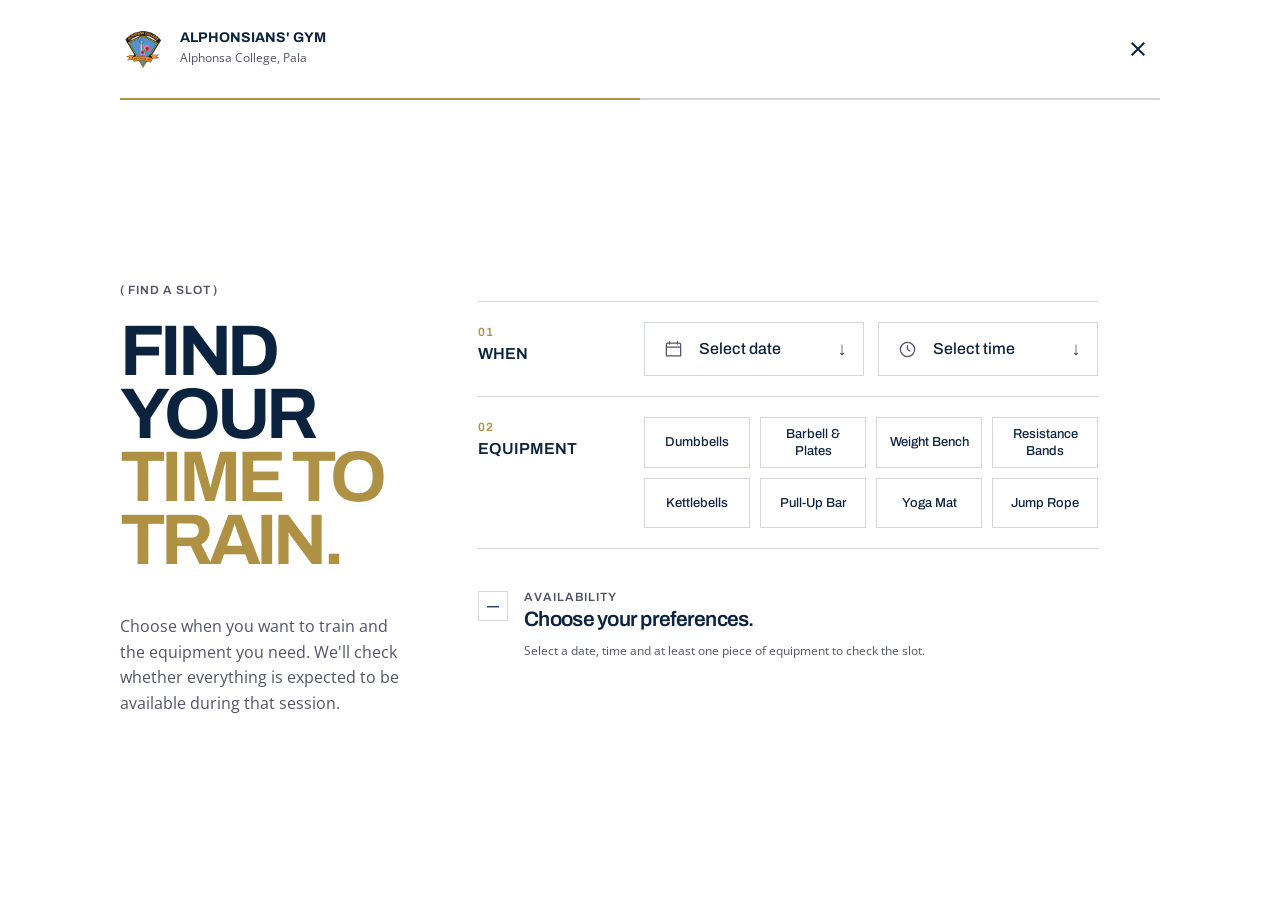
==== booking.html @ 2a3e3c5b "Initial commit - Alphonsians Gym website" ====
<!DOCTYPE html>
<html lang="en">

<head>

    <meta charset="UTF-8">

    <meta
        name="viewport"
        content="width=device-width, initial-scale=1.0"
    >

    <meta
        name="description"
        content="Book a training session at Alphonsians' Gym, Alphonsa College, Pala."
    >

    <title>Book a Slot | Alphonsians' Gym</title>


    <!-- ======================================================
         FONTS
    ======================================================= -->

    <link
        rel="preconnect"
        href="https://fonts.googleapis.com"
    >

    <link
        rel="preconnect"
        href="https://fonts.gstatic.com"
        crossorigin
    >

    <link
        href="https://fonts.googleapis.com/css2?family=Archivo:wght@400;500;600;700;800&family=Open+Sans:wght@400;500;600&display=swap"
        rel="stylesheet"
    >


    <!-- ======================================================
         GLOBAL STYLES
    ======================================================= -->

    <link
        rel="stylesheet"
        href="style.css"
    >


    <!-- ======================================================
         BOOKING STYLES
    ======================================================= -->

    <link
        rel="stylesheet"
        href="booking.css"
    >

</head>


<body class="booking-page">


    <!-- ======================================================
         BOOKING SHELL
    ======================================================= -->

    <main class="booking-shell">


        <!-- ==================================================
             TOP
        =================================================== -->

        <div class="login-top">


            <!-- Brand -->

            <a
                href="index.html"
                class="login-brand"
                aria-label="Return to Alphonsians' Gym homepage"
            >

                <img
                    src="./img/alphonsa-logo.png"
                    alt=""
                >

                <span>

                    <strong>
                        Alphonsians' Gym
                    </strong>

                    <small>
                        Alphonsa College, Pala
                    </small>

                </span>

            </a>


            <!-- Close -->

            <a
                href="index.html"
                class="login-close"
                id="bookingClose"
                aria-label="Close booking and return to home"
            >

                <svg
                    xmlns="http://www.w3.org/2000/svg"
                    viewBox="0 -960 960 960"
                    aria-hidden="true"
                >
                    <path
                        d="m256-200-56-56 224-224-224-224 56-56 224 224 224-224 56 56-224 224 224 224-56 56-224-224-224 224Z"
                    />
                </svg>

            </a>

        </div>



        <!-- ==================================================
             PROGRESS
        =================================================== -->

        <div
            class="booking-progress"
            aria-label="Booking progress"
        >

            <div
                class="booking-progress-track"
                aria-hidden="true"
            >

                <span id="progressBar"></span>

            </div>

        </div>

        <!-- ==================================================
             BOOKING VIEWPORT
        =================================================== -->

        <div
            class="booking-viewport"
            id="bookingViewport"
        >

            <div
                class="booking-track"
                id="bookingTrack"
            >


                <!-- ==========================================
                     STATE 01 — FIND A SLOT
                =========================================== -->

                <section
                    class="booking-stage booking-stage--finder active"
                    data-step="1"
                    aria-labelledby="bookingTitle"
                    aria-hidden="false"
                >

                    <div class="booking-stage-grid">


                        <!-- ==================================
                             LEFT — INTRO
                        =================================== -->

                        <div class="booking-stage-heading">

                            <span class="stage-eyebrow">
                                ( Find a Slot )
                            </span>


                            <h1 id="bookingTitle">

                                FIND YOUR

                                <span>
                                    TIME TO TRAIN.
                                </span>

                            </h1>


                            <p class="booking-intro">
                                Choose when you want to train and
                                the equipment you need. We'll check
                                whether everything is expected to be
                                available during that session.
                            </p>

                        </div>



                        <!-- ==================================
                             RIGHT — FILTER PANEL
                        =================================== -->

                        <div
                            class="booking-filter-panel"
                            id="bookingFilters"
                        >


                            <!-- ==============================
                                 01 — WHEN
                            =============================== -->

                            <div class="filter-group booking-when-group">


                                <!-- Label -->

                                <div class="filter-label">

                                    <span>
                                        01
                                    </span>

                                    <p>
                                        When
                                    </p>

                                </div>



                                <!-- Date + Time -->

                                <div class="booking-when-options">


                                    <!-- ======================
                                         DATE
                                    ======================= -->

                                    <div class="booking-dropdown date-dropdown">


                                        <!-- Date Trigger -->

                                        <button
                                            type="button"
                                            class="booking-select"
                                            id="dateSelect"
                                            aria-expanded="false"
                                            aria-controls="dateDropdownPanel"
                                        >

                                            <span
                                                class="booking-select-icon"
                                                aria-hidden="true"
                                            >

                                                <svg viewBox="0 0 24 24">

                                                    <path
                                                        d="M7 2v3M17 2v3M3.5 9h17M5 4h14a2 2 0 0 1 2 2v14H3V6a2 2 0 0 1 2-2Z"
                                                    />

                                                </svg>

                                            </span>


                                            <span
                                                class="booking-select-value"
                                                id="dateSelectValue"
                                            >
                                                Select date
                                            </span>


                                            <span
                                                class="booking-select-chevron"
                                                aria-hidden="true"
                                            >
                                                ↓
                                            </span>

                                        </button>



                                        <!-- Calendar Dropdown -->

                                        <div
                                            class="booking-dropdown-panel calendar-panel"
                                            id="dateDropdownPanel"
                                            hidden
                                        >


                                            <!-- Calendar Header -->

                                            <div class="calendar-header">

                                                <button
                                                    type="button"
                                                    class="calendar-nav"
                                                    id="calendarPrevious"
                                                    aria-label="Previous month"
                                                >
                                                    ←
                                                </button>


                                                <strong id="calendarMonth">
                                                    September 2026
                                                </strong>


                                                <button
                                                    type="button"
                                                    class="calendar-nav"
                                                    id="calendarNext"
                                                    aria-label="Next month"
                                                >
                                                    →
                                                </button>

                                            </div>



                                            <!-- Weekdays -->

                                            <div
                                                class="calendar-weekdays"
                                                aria-hidden="true"
                                            >

                                                <span>Su</span>
                                                <span>Mo</span>
                                                <span>Tu</span>
                                                <span>We</span>
                                                <span>Th</span>
                                                <span>Fr</span>
                                                <span>Sa</span>

                                            </div>



                                            <!-- Calendar Days -->

                                            <div
                                                class="calendar-grid"
                                                id="calendarGrid"
                                                aria-label="Choose booking date"
                                            >
                                                <!-- Generated by booking.js -->
                                            </div>


                                        </div>
                                        <!-- /.calendar-panel -->


                                    </div>
                                    <!-- /.date-dropdown -->



                                    <!-- ======================
                                         TIME
                                    ======================= -->

                                    <div class="booking-dropdown time-dropdown">


                                        <!-- Time Trigger -->

                                        <button
                                            type="button"
                                            class="booking-select"
                                            id="timeSelect"
                                            aria-expanded="false"
                                            aria-controls="timeDropdownPanel"
                                        >

                                            <span
                                                class="booking-select-icon"
                                                aria-hidden="true"
                                            >

                                                <svg viewBox="0 0 24 24">

                                                    <circle
                                                        cx="12"
                                                        cy="12"
                                                        r="9"
                                                    />

                                                    <path
                                                        d="M12 7v5l3 2"
                                                    />

                                                </svg>

                                            </span>


                                            <span
                                                class="booking-select-value"
                                                id="timeSelectValue"
                                            >
                                                Select time
                                            </span>


                                            <span
                                                class="booking-select-chevron"
                                                aria-hidden="true"
                                            >
                                                ↓
                                            </span>

                                        </button>



                                        <!-- Time Dropdown -->

                                        <div
                                            class="booking-dropdown-panel time-panel"
                                            id="timeDropdownPanel"
                                            hidden
                                        >


                                            <div class="time-panel-header">

                                                <span>
                                                    Training Sessions
                                                </span>

                                            </div>



                                            <div
                                                class="time-scroll"
                                                id="timeScroll"
                                                role="listbox"
                                                aria-label="Choose a training time"
                                            >


                                                <!-- 04:00 PM -->

                                                <button
                                                    type="button"
                                                    class="time-scroll-option"
                                                    data-time="16:00"
                                                    data-label="04:00 — 05:00 PM"
                                                    aria-selected="false"
                                                    role="option"
                                                >

                                                    <span class="time-scroll-time">
                                                        04:00 PM
                                                    </span>

                                                    <span class="time-scroll-session">
                                                        Until 05:00 PM
                                                    </span>

                                                </button>



                                                <!-- 05:00 PM -->

                                                <button
                                                    type="button"
                                                    class="time-scroll-option"
                                                    data-time="17:00"
                                                    data-label="05:00 — 06:00 PM"
                                                    aria-selected="false"
                                                    role="option"
                                                >

                                                    <span class="time-scroll-time">
                                                        05:00 PM
                                                    </span>

                                                    <span class="time-scroll-session">
                                                        Until 06:00 PM
                                                    </span>

                                                </button>



                                                <!-- 06:00 PM -->

                                                <button
                                                    type="button"
                                                    class="time-scroll-option"
                                                    data-time="18:00"
                                                    data-label="06:00 — 07:00 PM"
                                                    aria-selected="false"
                                                    role="option"
                                                >

                                                    <span class="time-scroll-time">
                                                        06:00 PM
                                                    </span>

                                                    <span class="time-scroll-session">
                                                        Until 07:00 PM
                                                    </span>

                                                </button>


                                            </div>


                                        </div>
                                        <!-- /.time-panel -->


                                    </div>
                                    <!-- /.time-dropdown -->


                                </div>
                                <!-- /.booking-when-options -->


                            </div>
                            <!-- /.booking-when-group -->



                            <!-- ==============================
                                 02 — EQUIPMENT
                            =============================== -->

                            <div
                                class="filter-group equipment-filter-group"
                                role="group"
                                aria-labelledby="equipmentFilterLabel"
                            >


                                <!-- Label -->

                                <div class="filter-label">

                                    <span>
                                        02
                                    </span>

                                    <p id="equipmentFilterLabel">
                                        Equipment
                                    </p>

                                </div>



                                <!-- Options -->

                                <div
                                    class="filter-options equipment-filter-options"
                                    id="equipmentFilterOptions"
                                >


                                    <!-- Dumbbells -->

                                    <button
                                        type="button"
                                        class="filter-option equipment-filter"
                                        data-equipment="dumbbells"
                                        aria-pressed="false"
                                    >
                                        Dumbbells
                                    </button>



                                    <!-- Barbell -->

                                    <button
                                        type="button"
                                        class="filter-option equipment-filter"
                                        data-equipment="barbell"
                                        aria-pressed="false"
                                    >
                                        Barbell & Plates
                                    </button>



                                    <!-- Bench -->

                                    <button
                                        type="button"
                                        class="filter-option equipment-filter"
                                        data-equipment="bench"
                                        aria-pressed="false"
                                    >
                                        Weight Bench
                                    </button>



                                    <!-- Bands -->

                                    <button
                                        type="button"
                                        class="filter-option equipment-filter"
                                        data-equipment="bands"
                                        aria-pressed="false"
                                    >
                                        Resistance Bands
                                    </button>



                                    <!-- Kettlebells -->

                                    <button
                                        type="button"
                                        class="filter-option equipment-filter"
                                        data-equipment="kettlebells"
                                        aria-pressed="false"
                                    >
                                        Kettlebells
                                    </button>



                                    <!-- Pull-Up Bar -->

                                    <button
                                        type="button"
                                        class="filter-option equipment-filter"
                                        data-equipment="pullup"
                                        aria-pressed="false"
                                    >
                                        Pull-Up Bar
                                    </button>



                                    <!-- Yoga Mat -->

                                    <button
                                        type="button"
                                        class="filter-option equipment-filter"
                                        data-equipment="mat"
                                        aria-pressed="false"
                                    >
                                        Yoga Mat
                                    </button>



                                    <!-- Jump Rope -->

                                    <button
                                        type="button"
                                        class="filter-option equipment-filter"
                                        data-equipment="rope"
                                        aria-pressed="false"
                                    >
                                        Jump Rope
                                    </button>


                                </div>


                            </div>
                            <!-- /.equipment-filter-group -->



                            <!-- ==============================
                                 AVAILABILITY
                            =============================== -->

                            <section
                                class="availability-result"
                                id="availabilityResult"
                                aria-live="polite"
                                aria-atomic="true"
                            >


                                <!-- ==========================
                                     DEFAULT / INCOMPLETE
                                =========================== -->

                                <div
                                    class="availability-state availability-state--empty"
                                    id="availabilityEmpty"
                                >

                                    <div class="result-status">


                                        <span
                                            class="result-status-mark"
                                            aria-hidden="true"
                                        >
                                            —
                                        </span>


                                        <div>

                                            <span class="result-kicker">
                                                Availability
                                            </span>


                                            <h2>
                                                Choose your preferences.
                                            </h2>

                                        </div>


                                    </div>


                                    <p>
                                        Select a date, time and at least
                                        one piece of equipment to check
                                        the slot.
                                    </p>

                                </div>



                                <!-- ==========================
                                     AVAILABLE
                                =========================== -->

                                <div
                                    class="availability-state availability-state--available"
                                    id="availabilityAvailable"
                                    hidden
                                >


                                    <div class="result-status">


                                        <span
                                            class="result-status-mark"
                                            aria-hidden="true"
                                        >
                                            ✓
                                        </span>


                                        <div>

                                            <span class="result-kicker">
                                                Available
                                            </span>


                                            <h2>
                                                Everything you need is available.
                                            </h2>

                                        </div>


                                    </div>



                                    <!-- Selection Summary -->

                                    <div class="availability-summary">


                                        <!-- Date -->

                                        <div class="summary-item">

                                            <span>
                                                Date
                                            </span>

                                            <strong id="resultDate">
                                                —
                                            </strong>

                                        </div>



                                        <!-- Time -->

                                        <div class="summary-item">

                                            <span>
                                                Time
                                            </span>

                                            <strong id="resultTime">
                                                —
                                            </strong>

                                        </div>



                                        <!-- Equipment -->

                                        <div
                                            class="summary-item summary-item--equipment"
                                        >

                                            <span>
                                                Equipment
                                            </span>

                                            <strong id="resultEquipment">
                                                —
                                            </strong>

                                        </div>


                                    </div>



                                    <!-- Confirm -->

                                    <div class="availability-actions">

                                        <button
                                            type="button"
                                            class="confirm-booking"
                                            id="confirmBooking"
                                        >

                                            Confirm booking

                                            <span aria-hidden="true">
                                                ↗
                                            </span>

                                        </button>

                                    </div>


                                </div>



                                <!-- ==========================
                                     CONFLICT
                                =========================== -->

                                <div
                                    class="availability-state availability-state--conflict"
                                    id="availabilityConflict"
                                    hidden
                                >


                                    <div class="result-status">


                                        <span
                                            class="result-status-mark"
                                            aria-hidden="true"
                                        >
                                            !
                                        </span>


                                        <div>

                                            <span class="result-kicker">
                                                Partial Match
                                            </span>


                                            <h2>
                                                This slot doesn't match everything.
                                            </h2>

                                        </div>


                                    </div>



                                    <!-- Conflict Message -->

                                    <p
                                        class="conflict-message"
                                        id="conflictMessage"
                                    >
                                        Some of your selected equipment
                                        is not expected to be available
                                        during this slot.
                                    </p>



                                    <!-- Alternative Priority -->

                                    <div class="alternative-priority">

                                        <span>
                                            Find alternatives that keep
                                        </span>


                                        <div
                                            class="priority-options"
                                            id="priorityOptions"
                                            role="group"
                                            aria-label="Choose what to prioritise"
                                        >


                                            <button
                                                type="button"
                                                class="priority-option active"
                                                data-priority="date"
                                                aria-pressed="true"
                                            >
                                                My date
                                            </button>


                                            <button
                                                type="button"
                                                class="priority-option"
                                                data-priority="time"
                                                aria-pressed="false"
                                            >
                                                My time
                                            </button>


                                            <button
                                                type="button"
                                                class="priority-option"
                                                data-priority="equipment"
                                                aria-pressed="false"
                                            >
                                                My equipment
                                            </button>


                                        </div>

                                    </div>



                                    <!-- Alternatives -->

                                    <div
                                        class="alternative-list"
                                        id="alternativeList"
                                    >
                                        <!-- Generated by booking.js -->
                                    </div>


                                </div>


                            </section>
                            <!-- /.availability-result -->


                        </div>
                        <!-- /.booking-filter-panel -->


                    </div>
                    <!-- /.booking-stage-grid -->


                </section>
                <!-- /STATE 01 -->



                <!-- ==========================================
                     STATE 02 — CONFIRMED
                =========================================== -->

                <section
                    class="booking-stage confirmation-stage"
                    data-step="2"
                    aria-labelledby="confirmationTitle"
                    aria-hidden="true"
                >

                    <div class="confirmation-content">


                        <h2 id="confirmationTitle">

                            YOU'RE

                            <span>
                                ALL SET.
                            </span>

                        </h2>


                        <p class="stage-eyebrow">
                            ( Your booking for the training session has been confirmed )
                        </p>



                        <!-- ==============================
                             CONFIRMATION SUMMARY
                        =============================== -->

                        <div class="confirmation-summary">


                            <!-- Date -->

                            <div class="confirmation-summary-row">

                                <span>
                                    Date
                                </span>

                                <strong id="confirmationDate">
                                    —
                                </strong>

                            </div>



                            <!-- Time -->

                            <div class="confirmation-summary-row">

                                <span>
                                    Time
                                </span>

                                <strong id="confirmationTime">
                                    —
                                </strong>

                            </div>



                            <!-- Equipment -->

                            <div class="confirmation-summary-row">

                                <span>
                                    Equipment
                                </span>

                                <strong id="confirmationEquipment">
                                    —
                                </strong>

                            </div>


                        </div>


                    </div>


                </section>
                <!-- /STATE 02 -->


            </div>
            <!-- /.booking-track -->


        </div>
        <!-- /.booking-viewport -->



        <!-- ==================================================
             ACCESSIBILITY STATUS
        =================================================== -->

        <p
            class="booking-status"
            id="bookingStatus"
            aria-live="polite"
            aria-atomic="true"
        ></p>


    </main>
    <!-- /.booking-shell -->



    <!-- ======================================================
         BOOKING SCRIPT
    ======================================================= -->

    <script src="booking.js"></script>

</body>

</html>
---- style.css ----
/* ============================================================
   ALPHONSIANS' GYM
   HOME PAGE — STYLE.CSS
============================================================ */


/* ============================================================
   01. DESIGN TOKENS
============================================================ */

:root {

    /* --------------------------------------------------------
       BRAND
    --------------------------------------------------------- */

    --navy: #0C2340;
    --green: #0F4229;
    --gold: #AE9142;

    --light: #E8F5E9;
    --white: #FFFFFF;

    --text: #292929;
    --grey: #525368;


    /* --------------------------------------------------------
       COLOR OPACITY
    --------------------------------------------------------- */

    --white-95: rgba(255, 255, 255, 0.95);
    --white-82: rgba(255, 255, 255, 0.82);
    --white-80: rgba(255, 255, 255, 0.80);
    --white-78: rgba(255, 255, 255, 0.78);
    --white-74: rgba(255, 255, 255, 0.74);
    --white-68: rgba(255, 255, 255, 0.68);
    --white-48: rgba(255, 255, 255, 0.48);
    --white-42: rgba(255, 255, 255, 0.42);

    --navy-94: rgba(12, 35, 64, 0.94);
    --navy-88: rgba(12, 35, 64, 0.88);
    --navy-72: rgba(12, 35, 64, 0.72);
    --navy-50: rgba(12, 35, 64, 0.50);
    --navy-48: rgba(12, 35, 64, 0.48);
    --navy-45: rgba(12, 35, 64, 0.45);
    --navy-42: rgba(12, 35, 64, 0.42);
    --navy-20: rgba(12, 35, 64, 0.20);
    --navy-18: rgba(12, 35, 64, 0.18);
    --navy-17: rgba(12, 35, 64, 0.17);
    --navy-14: rgba(12, 35, 64, 0.14);
    --navy-13: rgba(12, 35, 64, 0.13);
    --navy-12: rgba(12, 35, 64, 0.12);
    --navy-10: rgba(12, 35, 64, 0.10);
    --navy-08: rgba(12, 35, 64, 0.08);
    --navy-02: rgba(12, 35, 64, 0.02);


    /* --------------------------------------------------------
       TYPOGRAPHY
    --------------------------------------------------------- */

    --font-display: "Archivo", sans-serif;
    --font-body: "Open Sans", sans-serif;

    --text-xs: 12px;
    --text-s: 16px;
    --text-m: 20px;
    --text-l: 24px;

    --weight-regular: 400;
    --weight-medium: 500;
    --weight-semibold: 600;
    --weight-bold: 700;

    --line-body: 1.6;
    --line-copy: 1.55;
    --line-meta: 1;

    --tracking-meta: 0.08em;
    --tracking-small: 0.06em;

    --display-size:
        clamp(
            3.8rem,
            7.2vw,
            8rem
        );

    --display-line: 0.9;
    --display-tracking: -0.065em;
    --display-word-spacing: 5px;

    --card-title-size:
        clamp(
            1.8rem,
            2.25vw,
            2.7rem
        );

    --wellness-title-size:
        clamp(
            2rem,
            3vw,
            3.4rem
        );

    --footer-title-size:
        clamp(
            2.8rem,
            6.1vw,
            7rem
        );


    /* --------------------------------------------------------
       LAYOUT
    --------------------------------------------------------- */

    --content-max: 1440px;
    --page-padding: 120px;

    --section-space:
        clamp(
            24px,
            5vw,
            92px
        );

    /*
        Outer vertical spacing between major sections.
        This is intentionally 2× the internal section spacing.
    */
    --section-padding:
        clamp(
            48px,
            10vw,
            184px
        );

    /*
        Available for full-bleed layouts where a centered
        content edge is intentionally needed.
    */

    --content-edge:
        max(
            var(--page-padding),
            calc(
                (100vw - var(--content-max)) / 2
                + var(--page-padding)
            )
        );

    --header-height: 86px;

    --layout-gap:
        clamp(
            48px,
            7vw,
            120px
        );

    --section-label-space:
        var(--section-space);


    /* --------------------------------------------------------
       SPACING SCALE
    --------------------------------------------------------- */

    --space-2xs: 4px;
    --space-xs: 8px;
    --space-s: 12px;
    --space-m: 16px;
    --space-l: 24px;
    --space-xl: 32px;
    --space-2xl: 48px;
    --space-3xl: 64px;
    --space-4xl: 88px;


    /* --------------------------------------------------------
       COMPONENT SIZES
    --------------------------------------------------------- */

    --control-size: 44px;
    --brand-logo-size: 42px;
    --card-padding: 26px;
    --footer-min-height: 89svh;

    --hero-copy-max: 540px;
    --intro-copy-max: 520px;
    --responsive-copy-max: 620px;
    --availability-copy-max: 440px;
    --training-copy-max: 460px;
    --wellness-copy-max: 430px;
    --slot-equipment-max: 720px;
    --footer-copy-max: 680px;

    --slot-row-min-height: var(--slot-row-min-height);
    --training-card-min-height: var(--training-card-min-height);
    --training-card-tablet-min-height: var(--training-card-tablet-min-height);

    --image-base-scale: 1.001;
    --image-hover-scale: 1.055;

    --header-scrolled-bg: rgba(255, 255, 255, 0.94);


    /* --------------------------------------------------------
       BORDERS
    --------------------------------------------------------- */

    --border-dark: var(--navy-18);
    --border-light: rgba(255, 255, 255, 0.22);

    --border-width: 1px;


    /* --------------------------------------------------------
       MOTION
    --------------------------------------------------------- */

    --ease:
        cubic-bezier(
            0.16,
            1,
            0.3,
            1
        );

    --transition:
        260ms
        var(--ease);

    --image-transition:
        700ms
        var(--ease);

    --overlay-transition:
        450ms
        var(--ease);

}


/* ============================================================
   02. RESET + BASE
============================================================ */

*,
*::before,
*::after {
    box-sizing: border-box;
}


html {
    scroll-behavior: smooth;
}


body {
    margin: 0;

    background: var(--white);
    color: var(--navy);

    font-family: var(--font-body);
    font-size: var(--text-s);
    font-weight: var(--weight-regular);
    line-height: var(--line-body);

    overflow-x: hidden;
}


body.menu-open {
    overflow: hidden;
}


main,
section,
footer,
header {
    min-width: 0;
}


section[id] {
    scroll-margin-top: var(--header-height);
}


a {
    color: inherit;
    text-decoration: none;
}


button,
input,
textarea,
select {
    font: inherit;
}


button {
    color: inherit;
}


img {
    display: block;

    max-width: 100%;
}


::selection {
    background: var(--gold);
    color: var(--navy);
}


/* ============================================================
   03. GLOBAL LAYOUT
============================================================ */

.container {
    width: 100%;

    margin-inline: auto;

    padding-inline: var(--page-padding);

    box-sizing: border-box;
}


.section {
    padding-block: var(--section-padding);
}


/* ============================================================
   04. SHARED TYPOGRAPHY + UI
============================================================ */

.section-count {
    font-family: var(--font-display);
    font-size: var(--text-xs);
    font-weight: var(--weight-semibold);

    line-height: var(--line-meta);
    letter-spacing: var(--tracking-meta);

    text-transform: uppercase;
}


.section-count--light {
    color: var(--white-80);
}


.section-count--dark {
    color: var(--navy);
}


.section-label {
    display: flex;
    align-items: center;
    justify-content: space-between;

    gap: var(--space-xl);

    margin-bottom: var(--section-label-space);

    font-family: var(--font-display);
    font-size: var(--text-xs);
    font-weight: var(--weight-semibold);

    line-height: var(--line-meta);
    letter-spacing: var(--tracking-meta);

    text-transform: uppercase;
}


.light-label {
    color: var(--white-78);
}


.display-heading {
    margin: 0;

    font-family: var(--font-display);

    font-size:
        var(--display-size);

    font-weight:
        var(--weight-bold);

    line-height:
        var(--display-line);

    letter-spacing:
        var(--display-tracking);

    word-spacing:
        var(--display-word-spacing);

    text-transform:
        uppercase;
}


.display-heading span {
    display: block;

    color: var(--gold);
}


.text-link {
    display: inline-flex;
    align-items: center;

    gap: var(--space-s);

    padding-bottom: var(--space-2xs);

    border-bottom:
        var(--border-width)
        solid
        currentColor;

    font-family: var(--font-display);
    font-size: var(--text-s);
    font-weight: var(--weight-semibold);

    transition:
        gap
        var(--transition);
}


.text-link:hover {
    gap: var(--space-l);
}


.text-link-light {
    color: var(--white);
}


a:focus-visible,
button:focus-visible {
    outline:
        2px
        solid
        var(--gold);

    outline-offset: var(--space-2xs);
}


/* ============================================================
   05. HEADER
============================================================ */

.site-header {
    position: fixed;
    z-index: 100;

    top: 0;
    left: 0;

    width: 100%;

    color: var(--white);

    background:
        linear-gradient(
            to bottom,
            var(--navy-45),
            transparent
        );

    transition:
        background
        var(--transition),
        color
        var(--transition),
        backdrop-filter
        var(--transition);
}


.site-header::after {


    content: "";

    position: absolute;

    left: var(--page-padding);
    right: var(--page-padding);
    bottom: 0;

    height: var(--border-width);

    background: var(--border-light);

    transition:
        background
        var(--transition);
}


.site-header-inner {

    width: 100%;

    height: 98px;

    display: grid;

    grid-template-columns:
        minmax(0, 1fr)
        auto
        minmax(0, 1fr);

    align-items: center;

    gap: 36px;

    padding-left: 120px;
    padding-right: 120px;
    padding-top: 0;
    padding-bottom: 0;

}


.site-header.scrolled {
    color: var(--navy);

    background: var(--header-scrolled-bg);

    backdrop-filter: blur(var(--space-m));
    -webkit-backdrop-filter: blur(var(--space-m));
}


.site-header.scrolled::after {
    background: var(--border-dark);
}


/* BRAND */

.brand {
    min-width: 0;

    display: inline-flex;
    align-items: center;

    gap: var(--space-s);

    justify-self: start;
}


.brand-logo {
    width: var(--brand-logo-size);
    height: var(--brand-logo-size);

    flex-shrink: 0;

    object-fit: contain;
}


.brand-copy {
    min-width: 0;

    display: flex;
    flex-direction: column;

    line-height: 1.15;
    gap: 4px;
}


.brand-copy strong {
    font-family: var(--font-display);
    font-size: 14px;
    font-weight:  var(--weight-semibold);
    letter-spacing: -0.015em;
    text-transform: uppercase;
}

.brand-copy small {
    margin-top: 3px;
    font-size: 10px;
    line-height: 1.2;
}


/* DESKTOP NAV */

.desktop-nav {
    display: flex;
    align-items: center;
    justify-content: center;

    gap: 32px;

    justify-self: center;

    font-family: var(--font-display);
    font-size: 14px;
    font-weight: var(--weight-semibold);
}


.desktop-nav > a {
    position: relative;

    white-space: nowrap;
}


.desktop-nav > a::after {
    content: "";

    position: absolute;

    left: 0;
    bottom: calc(var(--space-xs) * -1);

    width: 0;
    height: var(--border-width);

    background: currentColor;

    transition:
        width
        var(--transition);
}


.desktop-nav > a:hover::after {
    width: 100%;
}


/* HEADER ACTIONS */

.header-actions {
    display: flex;
    align-items: center;
    justify-content: flex-end;

    gap: var(--space-m);

    justify-self: end;
}


.login-link {
    position: relative;

    display: inline-flex;
    align-items: center;

    gap: var(--space-xs);

    padding-bottom: var(--space-2xs);

    font-family: var(--font-display);
    font-size: 14px;
    font-weight: var(--weight-semibold);
}


.login-link::after {
    content: "";

    position: absolute;

    left: 0;
    bottom: 0;

    width: 0;
    height: var(--border-width);

    background: currentColor;

    transition:
        width
        var(--transition);
}


.login-link:hover::after {
    width: 100%;
}


/* MOBILE MENU BUTTON */

.menu-button {
    position: relative;

    width: var(--control-size);
    height: var(--control-size);

    display: none;

    flex-shrink: 0;

    padding: 0;

    border: 0;

    background: transparent;
    color: inherit;

    cursor: pointer;
}


.menu-button span {
    position: absolute;

    left: 50%;

    width: var(--space-l);
    height: var(--border-width);

    background: currentColor;

    transform-origin: center;

    transition:
        transform
        var(--transition),
        top
        var(--transition);
}


.menu-button span:first-child {
    top: calc(50% - var(--space-2xs));

    transform:
        translateX(-50%);
}


.menu-button span:last-child {
    top: calc(50% + var(--space-2xs));

    transform:
        translateX(-50%);
}


.menu-button.active span:first-child,
.menu-button.active span:last-child {
    top: 50%;
}


.menu-button.active span:first-child {
    transform:
        translateX(-50%)
        rotate(45deg);
}


.menu-button.active span:last-child {
    transform:
        translateX(-50%)
        rotate(-45deg);
}


/* ============================================================
   06. MOBILE MENU
============================================================ */

.mobile-menu {
    position: fixed;

    z-index: 95;

    inset: 0;

    visibility: hidden;
    opacity: 0;

    padding:
        calc(
            var(--header-height)
            + var(--space-xl)
        )
        var(--page-padding)
        var(--space-2xl);

    background: var(--navy);
    color: var(--white);

    transition:
        opacity
        var(--transition),
        visibility
        var(--transition);
}


.mobile-menu.open {
    visibility: visible;
    opacity: 1;
}


.mobile-menu-inner {
    width: 100%;
    height: 100%;

    display: flex;
    flex-direction: column;
}


.eyebrow {
    margin: 0;

    font-family: var(--font-display);
    font-size: var(--text-xs);
    font-weight: var(--weight-semibold);

    letter-spacing: var(--tracking-meta);

    text-transform: uppercase;
}


.mobile-menu nav {
    display: flex;
    flex-direction: column;

    margin-top: var(--space-2xl);
}


.mobile-menu nav a {
    min-height: var(--space-3xl);

    display: flex;
    align-items: baseline;

    gap: var(--space-l);

    padding-block: var(--space-m);

    border-bottom:
        var(--border-width)
        solid
        var(--border-light);

    font-family: var(--font-display);

    font-size:
        clamp(
            2.3rem,
            8vw,
            4rem
        );

    font-weight: var(--weight-semibold);
    line-height: 1;
}


.mobile-menu nav a span {
    min-width: var(--space-l);

    color: var(--gold);

    font-size: var(--text-xs);
}


/* ============================================================
   07. HERO
============================================================ */

.hero {
    position: relative;

    min-height: 100svh;

    display: flex;
    flex-direction: column;
    justify-content: space-between;

    overflow: hidden;

    padding-top: 85px;
    padding-bottom: 50px;
    padding-left: 120px;
    padding-right: 120px;

    background: var(--navy);
    color: var(--white);

    isolation: isolate;
}


/* HERO MEDIA */

.hero-media {
    position: absolute;

    z-index: -3;

    inset: 0;

    overflow: hidden;
}


.hero-image {
    position: absolute;

    inset:
        -5%
        0;

    background-image:
        url("./img/Website Hero.png");

    background-position: center;
    background-repeat: no-repeat;
    background-size: cover;

    transform:
        translate3d(
            0,
            var(--hero-image-y, 0px),
            0
        )
        scale(
            var(--hero-scale, 1.07)
        );

    will-change: transform;

    transition:
        transform
        1.8s
        var(--ease);
}


.hero.hero-loaded .hero-image {
    --hero-scale: 1;
}


.hero-shade {
    position: absolute;

    inset: 0;

    background:
        linear-gradient(
            to bottom,
            var(--navy-48) 0%,
            var(--navy-08) 30%,
            var(--navy-02) 58%,
            var(--navy-72) 100%
        );

    pointer-events: none;
}


/* INITIAL REVEAL */

.hero-curtain {
    position: absolute;

    z-index: 8;

    inset: 0;

    background: var(--navy);

    transform:
        translateY(0);

    pointer-events: none;

    transition:
        transform
        1.25s
        cubic-bezier(
            0.76,
            0,
            0.24,
            1
        );
}


.hero.hero-loaded .hero-curtain {
    transform:
        translateY(-101%);
}


/* HERO META */

.hero-meta {
    position: relative;

    z-index: 3;

    display: flex;
    align-items: center;
    justify-content: space-between;

    gap: var(--space-xl);

    font-family: var(--font-display);
    font-size: var(--text-xs);
    font-weight: var(--weight-semibold);

    line-height: var(--line-meta);
    letter-spacing: var(--tracking-meta);

    text-transform: uppercase;

    color: var(--white-82);

    padding-top: 32px;

    border-top:
        var(--border-width)
        solid
        var(--border-light);
}


/* HERO FOOTER */

.hero-footer {
    position: relative;

    z-index: 3;

    width: 100%;

    display: flex;
    align-items: flex-end;
    justify-content: space-between;

    gap: var(--space-2xl);

    padding-top: var(--space-l);

    border-top:
        var(--border-width)
        solid
        var(--border-light);

    transform:
        translate3d(
            0,
            var(--hero-content-y, 0),
            0
        );

    will-change: transform;
}


.hero-description {
    max-width: var(--hero-copy-max);
}


.hero-description p {
    margin: 0;

    font-size: var(--text-m);
    line-height: var(--line-copy);

    color: var(--white-95);
}


/* HERO REVEALS */

.hero-reveal {
    opacity: 0;

    transform:
        translateY(var(--space-l));

    transition:
        opacity
        900ms
        var(--ease),
        transform
        900ms
        var(--ease);
}


.hero.hero-loaded .hero-meta {
    opacity: 1;

    transform:
        translateY(0);

    transition-delay: 600ms;
}


.hero.hero-loaded .hero-description {
    opacity: 1;

    transform:
        translateY(0);

    transition-delay: 780ms;
}


/* ============================================================
   08. ABOUT / INTRODUCTION
============================================================ */

.intro-section {
    background: var(--white);
}


.intro-layout {
    display: grid;

    grid-template-columns:
        minmax(0, 1.55fr)
        minmax(280px, 0.5fr);

    align-items: end;

    gap: var(--layout-gap);
}

.intro-copy {
    max-width: var(--intro-copy-max);

    color: var(--grey);
}


.intro-copy p {
    margin:
        0
        0
        var(--space-l);

    font-size: var(--text-s);
}


.intro-copy .text-link {
    margin-top: var(--space-s);
    font-family: var(--font-display);
    font-size: var(--text-s);
    font-weight: var(--weight-semibold);
    color: var(--navy)
}


/* ============================================================
   09. BOOK A SLOT / AVAILABILITY
============================================================ */

.availability-section {
    padding-block: var(--section-padding);

    background: var(--navy);
    color: var(--white);
}


/* SECTION HEADING */

.availability-title-row {
    display: grid;

    grid-template-columns:
        minmax(0, 1.45fr)
        minmax(280px, 0.45fr);

    align-items: end;

    gap: var(--layout-gap);
}


.availability-title-row h2 {
    max-width: 1100px;

    margin: 0;

    font-family:
        var(--font-display);

    font-size:
        var(--display-size);

    font-weight:
        var(--weight-bold);

    line-height:
        var(--display-line);

    letter-spacing:
        var(--display-tracking);

    word-spacing:
        var(--display-word-spacing);

    text-transform:
        uppercase;
}


.availability-title-row h2 span {
    display: block;

    color: var(--gold);
}


.availability-title-row p {
    max-width: var(--availability-copy-max);

    margin: 0;

    color: var(--white-68);

    font-size: var(--text-s);
    line-height: var(--line-body);
}


/* DATE SELECTOR */

.date-selector {
    width: 100%;

    display: flex;

    margin-top: var(--section-space);

    overflow-x: auto;

    border-top:
        var(--border-width)
        solid
        var(--border-light);

    border-bottom:
        var(--border-width)
        solid
        var(--border-light);

    scrollbar-width: none;
}


.date-selector::-webkit-scrollbar {
    display: none;
}


.date-option {
    min-width: var(--space-4xl);

    display: flex;
    flex-direction: column;
    align-items: center;
    justify-content: center;

    gap: var(--space-2xs);

    padding:
        var(--space-m)
        var(--space-l);

    border: 0;

    border-right:
        var(--border-width)
        solid
        var(--border-light);

    background: transparent;
    color: var(--white);

    cursor: pointer;

    transition:
        background
        var(--transition),
        color
        var(--transition);
}


.date-option span {
    font-family: var(--font-display);
    font-size: var(--text-xs);
    font-weight: var(--weight-medium);

    line-height: 1.2;

    text-transform: uppercase;

    opacity: 0.7;
}


.date-option strong {
    font-family: var(--font-display);
    font-size: var(--text-m);
    font-weight: var(--weight-bold);

    line-height: 1.2;
}


.date-option.active {
    background: var(--gold);
    color: var(--navy);
}


@media (hover: hover) and (pointer: fine) {

    .date-option:hover {
        background: var(--gold);
        color: var(--navy);
    }

}


.date-option.active span {
    opacity: 1;
}


/* SLOT LIST */

.slot-list {
    margin-top: var(--space-2xl);

    border-top:
        var(--border-width)
        solid
        var(--border-light);
}


.slot-columns,
.slot-row {
    display: grid;

    grid-template-columns:
        minmax(240px, 0.8fr)
        minmax(380px, 1.45fr)
        var(--control-size);

    align-items: center;

    gap: var(--space-2xl);
}


.slot-columns {
    min-height: var(--space-3xl);

    padding-inline: var(--space-xs);

    border-bottom:
        var(--border-width)
        solid
        var(--border-light);

    color: var(--white-48);

    font-family: var(--font-display);
    font-size: var(--text-xs);
    font-weight: var(--weight-semibold);

    line-height: var(--line-meta);
    letter-spacing: var(--tracking-meta);

    text-transform: uppercase;
}


.slot-row {
    min-height: var(--slot-row-min-height);

    padding:
        var(--space-l)
        var(--space-xs);

    border-bottom:
        var(--border-width)
        solid
        var(--border-light);

    transition:
        padding
        var(--transition),
        background
        var(--transition);
}


@media (hover: hover) and (pointer: fine) {

    .slot-row:hover {
        padding-left: var(--space-m);
        padding-right: var(--space-m);

        background: rgba(255, 255, 255, 0.035);
    }

}


/* TIME */

.slot-time {
    min-width: 0;

    display: flex;
    align-items: baseline;

    gap: var(--space-m);
}


.slot-number {
    flex-shrink: 0;

    color: var(--gold);

    font-family: var(--font-display);
    font-size: var(--text-xs);
    font-weight: var(--weight-semibold);

    line-height: var(--line-meta);
}


.slot-time h3 {
    margin: 0;

    font-family: var(--font-display);

    font-size:
        clamp(
            1.65rem,
            2.1vw,
            2.55rem
        );

    font-weight: var(--weight-medium);

    line-height: 1;
    letter-spacing: -0.045em;
}


/* EQUIPMENT */

.slot-equipment {
    min-width: 0;
}


.slot-equipment p {
    max-width: var(--slot-equipment-max);

    margin: 0;

    color: var(--white-78);

    font-size: var(--text-s);
    line-height: var(--line-body);
}


.slot-mobile-label {
    display: none;

    margin-bottom: var(--space-xs);

    color: var(--white-48);

    font-family: var(--font-display);
    font-size: var(--text-xs);
    font-weight: var(--weight-semibold);

    letter-spacing: var(--tracking-small);

    text-transform: uppercase;
}


/* SLOT ARROW */

.slot-arrow-link {
    width: var(--control-size);
    height: var(--control-size);

    display: grid;
    place-items: center;

    justify-self: end;

    border:
        var(--border-width)
        solid
        var(--white-48);

    border-radius: 50%;

    color: var(--white);

    font-family: var(--font-display);
    font-size: var(--text-m);

    line-height: 1;

    transition:
        background
        var(--transition),
        border-color
        var(--transition),
        color
        var(--transition),
        transform
        var(--transition);
}


.slot-arrow-link:hover {
    background: var(--gold);
    border-color: var(--gold);
    color: var(--navy);

    transform:
        translate(
            var(--space-2xs),
            calc(var(--space-2xs) * -1)
        );
}


/* GENERAL BOOKING CTA */

.availability-footer {
    display: flex;
    justify-content: flex-end;

    margin-top: var(--space-2xl);
}


.book-slot-link {
    display: inline-flex;
    align-items: center;

    gap: var(--space-s);

    padding-bottom: var(--space-2xs);

    border-bottom:
        var(--border-width)
        solid
        currentColor;

    color: var(--white);

    font-family: var(--font-display);
    font-size: var(--text-s);
    font-weight: var(--weight-semibold);

    line-height: 1.2;

    transition:
        gap
        var(--transition);
}


/* User preference: arrow stays white */

.book-slot-link span {
    color: var(--white);
}


.book-slot-link:hover {
    gap: var(--space-l);
}


/* ============================================================
   10. TRAINING
============================================================ */

.train-section {
    background: var(--light);
}


.train-intro {
    display: grid;

    grid-template-columns:
        minmax(0, 1.4fr)
        minmax(280px, 0.45fr);

    align-items: end;

    gap: var(--layout-gap);
}


.train-intro p {
    max-width: var(--training-copy-max);

    margin: 0;

    color: var(--grey);

    font-size: var(--text-s);
}


.train-grid {
    margin-top: var(--section-space);
}


.training-list {
    display: grid;

    grid-template-columns:
        repeat(
            4,
            minmax(0, 1fr)
        );

    border-top:
        var(--border-width)
        solid
        var(--border-dark);

    border-left:
        var(--border-width)
        solid
        var(--border-dark);
}


/* TRAINING CARD */

.training-item {
    position: relative;

    min-width: 0;
    min-height: 0;
    aspect-ratio: 3 / 4;

    display: flex;
    flex-direction: column;
    justify-content: space-between;

    padding: var(--card-padding);

    overflow: hidden;

    border-right:
        var(--border-width)
        solid
        var(--border-dark);

    border-bottom:
        var(--border-width)
        solid
        var(--border-dark);

    color: var(--white);

    isolation: isolate;
}


.training-image {
    position: absolute;

    z-index: -3;

    inset: 0;

    width: 100%;
    height: 100%;
}


.training-image img {
    width: 100%;
    height: 100%;

    object-fit: cover;

    transform: scale(var(--image-base-scale));

    transition:
        transform
        var(--image-transition);
}


.training-overlay {
    position: absolute;

    z-index: -2;

    inset: 0;

    background:
        linear-gradient(
            to bottom,
            var(--navy-12) 0%,
            var(--navy-08) 35%,
            var(--navy-42) 67%,
            var(--navy-88) 100%
        );

    transition:
        background
        var(--overlay-transition);
}


.training-top {
    position: relative;

    z-index: 2;

    display: flex;
    align-items: center;
    justify-content: space-between;
}


.training-number {
    color: var(--gold);

    font-family: var(--font-display);
    font-size: var(--text-xs);
    font-weight: var(--weight-semibold);

    letter-spacing: var(--tracking-small);
}


.training-item .arrow {
    color: var(--white);

    font-family: var(--font-display);
    font-size: var(--text-m);

    transition:
        color
        var(--transition),
        transform
        var(--transition);
}


.training-copy {
    position: relative;

    z-index: 2;

    margin-top: auto;
}


.training-copy h3 {
    max-width: 300px;

    margin: 0;

    color: var(--white);

    font-family: var(--font-display);
    font-size: var(--card-title-size);
    font-weight: var(--weight-medium);

    line-height: 0.98;
    letter-spacing: -0.045em;
}


.training-copy p {
    max-width: 300px;

    margin:
        var(--space-m)
        0
        0;

    color: var(--white-74);

    font-size: var(--text-s);
    line-height: var(--line-copy);
}


@media (hover: hover) and (pointer: fine) {

    .training-item:hover .training-image img {
        transform: scale(var(--image-hover-scale));
    }


    .training-item:hover .training-overlay {
        background:
            linear-gradient(
                to bottom,
                var(--navy-20) 0%,
                var(--navy-14) 35%,
                var(--navy-48) 67%,
                rgba(12, 35, 64, 0.92) 100%
            );
    }


    .training-item:hover .arrow {
        color: var(--gold);

        transform:
            translate(
                var(--space-2xs),
                calc(var(--space-2xs) * -1)
            );
    }

}


/* ============================================================
   11. WELLNESS — HOME PREVIEW
============================================================ */

.wellness-section {
    overflow: hidden;

    background: var(--white);
    color: var(--navy);
}


/* ============================================================
   INTRO
============================================================ */

.home-wellness-intro {
    display: grid;

    grid-template-columns:
        minmax(0, 1.45fr)
        minmax(280px, 0.45fr);

    align-items: end;

    gap: var(--layout-gap);
}


.home-wellness-intro > p {
    max-width: var(--wellness-copy-max);

    margin: 0;

    color: var(--grey);

    font-size: var(--text-s);
    line-height: var(--line-body);
}


/* ============================================================
   SCROLLER
============================================================ */

.home-wellness-scroller {
    --home-wellness-gap: var(--space-m);

    width: 100%;

    display: flex;
    align-items: stretch;

    gap: var(--home-wellness-gap);

    margin-top: var(--section-space);
    padding-block: var(--space-xl);

    overflow-x: auto;
    overflow-y: visible;

    scroll-snap-type: x proximity;
    scroll-behavior: smooth;

    overscroll-behavior-inline: contain;

    scrollbar-width: none;
    -ms-overflow-style: none;
}


.home-wellness-scroller::-webkit-scrollbar {
    display: none;
}


/* ============================================================
   CARD
============================================================ */

.home-wellness-card {
    position: relative;

    flex:
        0
        0
        calc(
            (
                100%
                - (var(--home-wellness-gap) * 2)
            )
            / 3
        );

    min-width: 0;
    min-height: 0;

    aspect-ratio: 4 / 3;

    display: flex;
    flex-direction: column;
    justify-content: space-between;

    padding: var(--card-padding);

    overflow: hidden;

    border:
        var(--border-width)
        solid
        var(--border-dark);

    color: var(--white);

    isolation: isolate;

    scroll-snap-align: start;
}


/* ============================================================
   IMAGE
============================================================ */

.home-wellness-image {
    position: absolute;

    z-index: -3;

    inset: 0;

    width: 100%;
    height: 100%;

    overflow: hidden;
}


.home-wellness-image img {
    width: 100%;
    height: 100%;

    object-fit: cover;
    object-position: center;

    transform:
        scale(
            var(--image-base-scale)
        );

    transition:
        transform
        var(--image-transition);
}


/* ============================================================
   OVERLAY
============================================================ */

.home-wellness-overlay {
    position: absolute;

    z-index: -2;

    inset: 0;

    background:
        linear-gradient(
            to bottom,
            var(--navy-10) 0%,
            var(--navy-08) 30%,
            var(--navy-42) 65%,
            var(--navy-88) 100%
        );

    transition:
        background
        var(--overlay-transition);
}


/* ============================================================
   TOP META
============================================================ */

.home-wellness-card-top {
    position: relative;

    z-index: 2;

    display: flex;
    align-items: center;
    justify-content: space-between;

    gap: var(--space-m);
}


.home-wellness-number {
    color: var(--gold);

    font-family: var(--font-display);
    font-size: var(--text-xs);
    font-weight: var(--weight-semibold);

    line-height: var(--line-meta);
    letter-spacing: var(--tracking-small);
}


.home-wellness-arrow {
    color: var(--white);

    font-family: var(--font-display);
    font-size: var(--text-m);

    transition:
        color
        var(--transition),
        transform
        var(--transition);
}


/* ============================================================
   CARD COPY
============================================================ */

.home-wellness-card-copy {
    position: relative;

    z-index: 2;

    margin-top: auto;
}


.home-wellness-card-meta {
    display: block;

    margin-bottom: var(--space-s);

    color: var(--white-68);

    font-family: var(--font-display);
    font-size: var(--text-xs);
    font-weight: var(--weight-semibold);

    line-height: var(--line-meta);
    letter-spacing: var(--tracking-small);

    text-transform: uppercase;
}


.home-wellness-card-copy h3 {
    max-width: 390px;

    margin: 0;

    color: var(--white);

    font-family: var(--font-display);

    font-size:
        var(--wellness-title-size);

    font-weight: var(--weight-medium);

    line-height: 0.95;
    letter-spacing: -0.05em;
}


.home-wellness-card-copy p {
    max-width: 330px;

    margin:
        var(--space-m)
        0
        0;

    color: var(--white-74);

    font-size: var(--text-s);
    line-height: var(--line-copy);
}


/* ============================================================
   HOVER
============================================================ */

@media (hover: hover) and (pointer: fine) {

    .home-wellness-card:hover
    .home-wellness-image img {
        transform:
            scale(
                var(--image-hover-scale)
            );
    }


    .home-wellness-card:hover
    .home-wellness-overlay {
        background:
            linear-gradient(
                to bottom,
                var(--navy-17) 0%,
                var(--navy-13) 30%,
                var(--navy-50) 65%,
                var(--navy-94) 100%
            );
    }


    .home-wellness-card:hover
    .home-wellness-arrow {
        color: var(--gold);

        transform:
            translate(
                var(--space-2xs),
                calc(var(--space-2xs) * -1)
            );
    }

}


/* ============================================================
   SECTION FOOTER
============================================================ */

.home-wellness-footer > p {
    flex: end;
    margin: 0;

    display: flex;
    align-items: center;
    justify-content: flex-end;

    color: var(--grey);

    font-family: var(--font-display);
    font-size: var(--text-xs);
    font-weight: var(--weight-semibold);

    line-height: var(--line-meta);
    letter-spacing: var(--tracking-small);

    text-transform: uppercase;
}


/* ============================================================
   12. FOOTER
============================================================ */

.footer {
    min-height: var(--footer-min-height);

    display: flex;

    padding:
        var(--section-space)
        0
        var(--space-xl);

    background: var(--navy);
    color: var(--white);

    text-align: center;
}


.footer > .container {
    flex: 1;

    display: flex;
    flex-direction: column;

    width: 100%;
}


.footer .section-label {
    margin-bottom: 0;
}


.footer-main {
    width: 100%;

    display: flex;
    flex-direction: column;
    align-items: center;

    margin-block: auto;

    text-align: center;
}


.footer-main h2 {
    width: 100%;

    margin: 0;

    color: var(--gold);

    font-family: var(--font-display);
    font-size: var(--footer-title-size);
    font-weight: var(--weight-bold);

    line-height: 0.9;
    letter-spacing: -0.065em;

    text-align: center;
    text-transform: uppercase;

    white-space: nowrap;
}


.footer-main > p {
    max-width: var(--footer-copy-max);

    margin:
        var(--space-xl)
        auto
        0;

    color: var(--white-68);

    font-size: var(--text-s);
    line-height: 1.8;
}


/* Footer email link */

.footer-main > p a {
    position: relative;

    display: block;

    width: fit-content;

    margin:
        var(--space-s)
        auto
        0;

    padding-bottom: var(--space-2xs);

    color: var(--white);

    font-family: var(--font-display);
    font-size: var(--text-s);
    font-weight: var(--weight-semibold);
}


/*
    Same underline transition as .login-link
*/

.footer-main > p a::after {
    content: "";

    position: absolute;

    left: 0;
    bottom: 0;

    width: 0;
    height: var(--border-width);

    background: currentColor;

    transition:
        width
        var(--transition);
}


.footer-main > p a:hover::after {
    width: 100%;
}


.footer-bottom {
    display: flex;
    align-items: center;
    justify-content: space-between;

    flex-wrap: wrap;

    gap:
        var(--space-s)
        var(--space-xl);

    margin-top: 0;

    padding-top: var(--space-m);

    border-top:
        var(--border-width)
        solid
        var(--border-light);

    color: var(--white-42);

    font-family: var(--font-display);
    font-size: var(--text-xs);
    font-weight: var(--weight-medium);

    letter-spacing: var(--tracking-small);

    text-transform: uppercase;
}


/* ============================================================
   13. TABLET — ≤ 1100PX
============================================================ */

@media (max-width: 1100px) {

    :root {
        --page-padding: 40px;
        --header-height: 88px;

        --layout-gap: var(--space-2xl);
        --card-padding: var(--space-l);
    }


    /* --------------------------------------------------------
       SHARED TYPOGRAPHY
    --------------------------------------------------------- */

    .display-heading,
    .availability-title-row h2 {
        font-size:
            clamp(
                4.25rem,
                8.4vw,
                5.75rem
            );
    }


    /* --------------------------------------------------------
       LEGACY / FALLBACK HEADER
       The reusable navbar component controls the live navbar,
       but these rules keep shared header styles proportional.
    --------------------------------------------------------- */

    .site-header-inner {
        grid-template-columns:
            minmax(0, 1fr)
            auto;

        gap: var(--space-m);

        height: var(--header-height);

        padding:
            0
            var(--page-padding);
    }


    .desktop-nav {
        display: none;
    }


    .menu-button {
        display: block;
    }


    /* --------------------------------------------------------
       HERO
    --------------------------------------------------------- */

    .hero {
        padding:
            calc(
                var(--header-height)
                + var(--space-xl)
            )
            var(--page-padding)
            var(--space-xl);
    }


    .hero-meta {
        padding-top: var(--space-l);
    }


    .hero-description {
        max-width: 500px;
    }


    /* --------------------------------------------------------
       SHARED SECTION LAYOUTS
    --------------------------------------------------------- */

    .intro-layout,
    .availability-title-row,
    .train-intro,
    .home-wellness-intro {
        grid-template-columns: 1fr;

        align-items: start;

        gap: var(--space-2xl);
    }


    .intro-copy,
    .availability-title-row p,
    .train-intro p,
    .home-wellness-intro > p {
        max-width: var(--responsive-copy-max);
    }


    /* --------------------------------------------------------
       AVAILABILITY
    --------------------------------------------------------- */

    .slot-columns,
    .slot-row {
        grid-template-columns:
            minmax(200px, 0.78fr)
            minmax(260px, 1.22fr)
            var(--control-size);

        gap: var(--space-xl);
    }


    /* --------------------------------------------------------
       TRAINING
    --------------------------------------------------------- */

    .training-list {
        grid-template-columns:
            repeat(
                2,
                minmax(0, 1fr)
            );
    }


    .training-item {
        min-width: 0;
        min-height: 0;

        aspect-ratio: 3 / 4;
    }


    /* --------------------------------------------------------
       WELLNESS PREVIEW
    --------------------------------------------------------- */

    .home-wellness-card {
        flex:
            0
            0
            calc(
                (
                    100%
                    - var(--home-wellness-gap)
                )
                / 2
            );
    }

}


/* ============================================================
   14. MOBILE — ≤ 720PX
============================================================ */

@media (max-width: 720px) {

    :root {
        --page-padding: 20px;
        --header-height: 76px;

        --layout-gap: var(--space-xl);
        --card-padding: 20px;

        --section-padding:
            clamp(
                68px,
                18vw,
                96px
            );

        --section-label-space:
            clamp(
                32px,
                8vw,
                44px
            );

        --footer-title-size:
            clamp(
                2rem,
                9vw,
                3.6rem
            );
    }


    /* --------------------------------------------------------
       SHARED TYPOGRAPHY + META
    --------------------------------------------------------- */

    .display-heading,
    .availability-title-row h2 {
        font-size:
            clamp(
                2.8rem,
                12.5vw,
                4.25rem
            );
    }


    .section-label {
        align-items: flex-start;

        gap: var(--space-m);
    }


    .section-label > span:first-child {
        max-width: 74%;
    }


    .section-count {
        flex-shrink: 0;
    }


    /* --------------------------------------------------------
       LEGACY / FALLBACK HEADER
       The reusable navbar component remains the live header.
    --------------------------------------------------------- */

    .site-header-inner {
        gap: var(--space-xs);

        padding:
            0
            var(--page-padding);
    }


    .brand {
        gap: var(--space-xs);
    }


    .brand-logo {
        width: 40px;
        height: 40px;
    }


    .brand-copy strong {
        font-size: var(--text-xs);
    }


    .brand-copy small {
        display: none;
    }


    .login-link {
        display: none;
    }


    .header-actions {
        gap: 0;
    }


    /* --------------------------------------------------------
       MOBILE MENU FALLBACK
    --------------------------------------------------------- */

    .mobile-menu {
        padding:
            calc(
                var(--header-height)
                + var(--space-xl)
            )
            var(--page-padding)
            var(--space-xl);
    }


    .mobile-menu nav {
        margin-top: var(--space-xl);
    }


    .mobile-menu nav a {
        min-height: 60px;

        gap: var(--space-m);

        font-size:
            clamp(
                2.2rem,
                11vw,
                3.4rem
            );
    }


    /* --------------------------------------------------------
       HERO
    --------------------------------------------------------- */

    .hero {
        min-height: 100svh;

        padding:
            calc(
                var(--header-height)
                + var(--space-l)
            )
            var(--page-padding)
            var(--space-l);
    }


    .hero-image {
        background-position:
            53%
            center;
    }


    .hero-meta {
        padding-top: var(--space-m);
    }


    .hero-meta span:last-child {
        display: none;
    }


    .hero-footer {
        align-items: flex-end;

        gap: var(--space-m);

        padding-top: var(--space-m);
    }


    .hero-description {
        max-width: min(82%, 430px);
    }


    .hero-description p {
        font-size: var(--text-s);
        line-height: 1.5;
    }


    /* --------------------------------------------------------
       STACKED SECTION INTRODUCTIONS
    --------------------------------------------------------- */

    .intro-layout,
    .availability-title-row,
    .train-intro,
    .home-wellness-intro {
        gap: var(--space-xl);
    }


    .intro-copy,
    .availability-title-row p,
    .train-intro p,
    .home-wellness-intro > p {
        max-width: 100%;
    }


    .intro-copy p {
        margin-bottom: 18px;
    }


    /* --------------------------------------------------------
       AVAILABILITY
    --------------------------------------------------------- */

    .date-selector {
        margin-top: var(--section-space);

        scroll-snap-type: x proximity;
        overscroll-behavior-inline: contain;

        -webkit-overflow-scrolling: touch;
    }


    .date-option {
        min-width: 76px;

        flex:
            1
            0
            25%;

        padding:
            var(--space-s)
            var(--space-m);

        scroll-snap-align: start;
    }


    .slot-columns {
        display: none;
    }


    .slot-list {
        margin-top: var(--space-xl);
    }


    .slot-row {
        position: relative;

        grid-template-columns:
            minmax(0, 1fr)
            var(--control-size);

        gap:
            var(--space-l)
            var(--space-m);

        min-height: 0;

        padding:
            var(--space-l)
            0;
    }


    .slot-time {
        grid-column: 1;

        gap: var(--space-s);
    }


    .slot-time h3 {
        font-size:
            clamp(
                1.35rem,
                6vw,
                1.9rem
            );
    }


    .slot-equipment {
        grid-column: 1 / -1;

        max-width: 100%;
    }


    .slot-mobile-label {
        display: block;
    }


    .slot-equipment p {
        font-size: var(--text-s);
        line-height: 1.55;
    }


    .slot-arrow-link {
        grid-column: 2;
        grid-row: 1;

        align-self: center;
    }


    .availability-footer {
        margin-top: var(--space-xl);
    }


    /* --------------------------------------------------------
       TRAINING
    --------------------------------------------------------- */

    .train-grid {
        margin-top: var(--section-space);
    }


    .training-list {
        grid-template-columns: 1fr;
    }


    .training-item {
        min-height: 280px;

        aspect-ratio: 4 / 3;

        padding: var(--space-l);
    }


    .training-copy h3 {
        font-size:
            clamp(
                2rem,
                9vw,
                3rem
            );
    }


    .training-copy p {
        max-width: 280px;

        margin-top: var(--space-s);
    }


    /* --------------------------------------------------------
       WELLNESS PREVIEW
    --------------------------------------------------------- */

    .home-wellness-scroller {
        margin-top: var(--section-space);

        padding-block: var(--space-l);

        scroll-snap-type: x mandatory;
        overscroll-behavior-inline: contain;

        -webkit-overflow-scrolling: touch;
    }


    .home-wellness-card {
        flex:
            0
            0
            84%;

        min-height: 320px;

        aspect-ratio: auto;

        padding: var(--space-l);

        scroll-snap-align: start;
        scroll-snap-stop: always;
    }


    .home-wellness-card-copy h3 {
        font-size:
            clamp(
                2rem,
                9vw,
                3rem
            );
    }


    .home-wellness-card-copy p {
        max-width: 290px;

        font-size: 14px;
        line-height: 1.5;
    }


    .home-wellness-footer {
        align-items: flex-end;

        gap: var(--space-m);
    }


    .home-wellness-footer > p {
        line-height: 1.4;
    }


    /* --------------------------------------------------------
       FOOTER
    --------------------------------------------------------- */

    .footer {
        min-height: 100svh;

        padding:
            var(--space-2xl)
            0
            var(--space-l);
    }


    .footer-main h2 {
        white-space: normal;
    }


    .footer-main > p {
        max-width: 520px;

        margin-top: var(--space-l);
    }


    .footer-bottom {
        flex-direction: column;

        align-items: center;

        gap: var(--space-xs);

        text-align: center;
    }

}


/* ============================================================
   15. COMPACT MOBILE — ≤ 480PX
============================================================ */

@media (max-width: 480px) {

    :root {
        --footer-title-size:
            clamp(
                1.8rem,
                9vw,
                2.7rem
            );
    }


    .display-heading,
    .availability-title-row h2 {
        font-size:
            clamp(
                2.35rem,
                11.5vw,
                3rem
            );
    }


    .section-label > span:first-child {
        max-width: 68%;
    }


    .brand-copy {
        max-width: 150px;
    }


    .hero-footer {
        gap: var(--space-s);
    }


    .hero-description {
        max-width: 88%;
    }


    .date-option {
        min-width: 74px;

        flex-basis: 74px;

        padding-inline: var(--space-s);
    }


    .slot-time h3 {
        font-size: 1.25rem;
    }


    .slot-equipment p {
        font-size: 14px;
    }


    .training-item {
        min-height: 260px;
    }


    .training-copy h3 {
        font-size:
            clamp(
                1.9rem,
                9vw,
                2.5rem
            );
    }


    .training-copy p {
        font-size: 14px;
    }


    .home-wellness-card {
        flex-basis: 88%;

        min-height: 310px;
    }


    .home-wellness-card-copy h3 {
        font-size:
            clamp(
                1.9rem,
                9vw,
                2.5rem
            );
    }


    .home-wellness-card-copy p {
        font-size: 13px;
    }

}


/* ============================================================
   16. REDUCED MOTION
============================================================ */

@media (prefers-reduced-motion: reduce) {

    html {
        scroll-behavior: auto;
    }


    *,
    *::before,
    *::after {
        scroll-behavior: auto !important;

        animation-duration:
            0.01ms !important;

        animation-iteration-count:
            1 !important;

        transition-duration:
            0.01ms !important;
    }


    .hero-curtain {
        display: none;
    }


    .hero-reveal {
        opacity: 1;

        transform: none;
    }

}


/* ============================================================
   17. SKIP HERO MOTION
   Used when returning from pages such as Login
============================================================ */

.skip-home-intro .hero-curtain {
    display: none !important;
}


.skip-home-intro .hero-reveal {
    opacity: 1 !important;

    transform: none !important;

    transition: none !important;
    animation: none !important;
}


.skip-home-intro .hero-image {
    transform: none !important;

    transition: none !important;
    animation: none !important;
}
---- booking.css ----
/* ============================================================
   ALPHONSIANS' GYM
   BOOKING PAGE — BOOKING.CSS

   DESKTOP BASELINE

   Extends the shared design system in style.css.
   Responsive behaviour will be added after the
   desktop version is finalized.
============================================================ */


/* ============================================================
   01. PAGE
============================================================ */

html,
body {
    width: 100%;
    height: 100%;
}


.booking-page {
    width: 100%;
    height: 100svh;
    min-height: 100svh;

    margin: 0;

    overflow: hidden;

    background: var(--white);
    color: var(--navy);
}



/* ============================================================
   02. BOOKING SHELL
============================================================ */

.booking-shell {
    width: 100%;
    height: 100svh;

    display: flex;
    flex-direction: column;

    padding-left: 120px;
    padding-right: 120px;
    
    overflow: hidden;

    background: var(--white);
}



/* ============================================================
   03. TOP
   Same visual system as login.html
============================================================ */
.login-top {
    display: flex;

    align-items: center;
    justify-content: space-between;

    gap: 40px;

    height: 98px;

}


/* ------------------------------------------------------------
   LOGO
------------------------------------------------------------- */

.login-brand {
    display: inline-flex;

    align-items: center;

    gap: 14px;

    color: var(--navy);
}


.login-brand img {
    width: 46px;
    height: 46px;

    object-fit: contain;
}


.login-brand > span {
    display: flex;

    flex-direction: column;

    gap: 3px;
}


.login-brand strong {
    font-family: var(--font-display);

    font-size: 14px;
    font-weight: 700;

    line-height: 1;

    text-transform: uppercase;
}


.login-brand small {
    color: var(--grey);

    font-size: 12px;
}


/* ------------------------------------------------------------
   CLOSE
------------------------------------------------------------- */

.login-close {
    width: 44px;
    height: 44px;

    display: grid;
    place-items: center;

    flex-shrink: 0;

    padding: 0;

    border: 0;

    color: var(--navy);
    background: transparent;

    cursor: pointer;

    transition:
        color 220ms var(--ease),
        transform 220ms var(--ease);
}


.login-close svg {
    width: 24px;
    height: 24px;

    display: block;

    fill: currentColor;

    stroke-width: 1.5;
    stroke-linecap: round;
    stroke-linejoin: round;

    transition:
        stroke 220ms var(--ease),
        fill 220ms var(--ease);
}


.login-close:hover {
    color: var(--gold);

    transform: rotate(90deg);
}


.login-close:focus-visible {
    color: var(--gold);

    outline: 1px solid var(--gold);
    outline-offset: 4px;
}



/* ============================================================
   04. CLOSE PAGE FEEDBACK
============================================================ */

.booking-page.is-closing {
    opacity: 0;

    transition:
        opacity 160ms ease;
}



/* ============================================================
   05. PROGRESS
============================================================ */

.booking-progress {
    flex-shrink: 0;

    width: 100%;

}


/* ------------------------------------------------------------
   PROGRESS TRACK
------------------------------------------------------------- */

.booking-progress-track {
    position: relative;

    width: 100%;
    height: 2px;

    overflow: hidden;

    background: var(--navy-18);
}


.booking-progress-track span {
    position: absolute;

    top: 0;
    left: 0;

    width: 50%;
    height: 100%;

    background: var(--gold);

    transform-origin: left center;

    transition:
        width 650ms var(--ease);
}



/* ============================================================
   06. BOOKING VIEWPORT
============================================================ */

.booking-viewport {
    position: relative;

    flex: 1;

    width: 100%;
    min-height: 0;

    overflow: hidden;
}



/* ============================================================
   07. BOOKING TRACK
============================================================ */

.booking-track {
    width: 100%;
    height: 100%;

    display: flex;

    transform: translate3d(0, 0, 0);

    transition:
        transform
        700ms
        var(--ease);

    will-change: transform;
}



/* ============================================================
   08. BOOKING STAGES
============================================================ */

.booking-stage {
    flex:
        0
        0
        100%;

    width: 100%;
    height: 100%;

    min-width: 0;
    min-height: 0;

    display: flex;

    align-items: center;

    /*
       Prevent one horizontal booking state
       from bleeding into the next.
    */
    overflow-x: clip;
    overflow-y: visible;
}



/* ============================================================
   09. FINDER GRID
============================================================ */

.booking-stage-grid {
    width: 100%;

    display: grid;

    grid-template-columns:
        minmax(0, 0.82fr)
        minmax(620px, 1.18fr);

    align-items: center;

    gap:
        clamp(
            64px,
            6vw,
            112px
        );
}



/* ============================================================
   10. LEFT SIDE — INTRO
============================================================ */

.booking-stage-heading {
    min-width: 0;
}


.stage-eyebrow {
    display: block;

    margin-bottom: 24px;

    color: var(--grey);

    font-family: var(--font-display);
    font-size: var(--text-xs);
    font-weight: var(--weight-semibold);

    line-height: 1;
    letter-spacing: var(--tracking-meta);

    text-transform: uppercase;
}



/* ------------------------------------------------------------
   HERO HEADING
------------------------------------------------------------- */

.booking-stage-heading h1 {
    max-width: 650px;

    margin: 0;

    color: var(--navy);

    font-family: var(--font-display);

    font-size:
        clamp(
            4rem,
            5.6vw,
            6.6rem
        );

    font-weight: var(--weight-bold);

    line-height: 0.88;

    letter-spacing: var(--display-tracking);

    text-transform: uppercase;
}


.booking-stage-heading h1 span {
    display: block;

    color: var(--gold);
}



/* ------------------------------------------------------------
   INTRO COPY
------------------------------------------------------------- */

.booking-intro {
    max-width: 520px;

    margin:
        42px
        0
        0;

    color: var(--grey);

    font-size: var(--text-s);

    line-height: var(--line-body);
}



/* ============================================================
   11. RIGHT SIDE — FILTER PANEL
============================================================ */

.booking-filter-panel {
    width: 100%;
    min-width: 0;

    align-self: center;

    border-top:
        1px solid
        var(--border-dark);
}



/* ============================================================
   12. FILTER GROUP
============================================================ */

.filter-group {
    width: 100%;

    display: grid;

    grid-template-columns:
        138px
        minmax(0, 1fr);

    align-items: start;

    gap: 28px;

    padding:
        20px
        0;

    border-bottom:
        1px solid
        var(--border-dark);
}



/* ============================================================
   13. FILTER LABEL
============================================================ */

.filter-label {
    display: flex;

    flex-direction: column;

    gap: 8px;

    padding-top: 4px;
}


.filter-label > span {
    color: var(--gold);

    font-family: var(--font-display);
    font-size: var(--text-xs);
    font-weight: var(--weight-semibold);

    line-height: 1;

    letter-spacing: var(--tracking-small);
}


.filter-label p {
    margin: 0;

    color: var(--navy);

    font-family: var(--font-display);
    font-size: var(--text-s);
    font-weight: var(--weight-semibold);

    line-height: 1;

    text-transform: uppercase;
}



/* ============================================================
   14. WHEN
============================================================ */

.booking-when-group {
    align-items: start;
}


.booking-when-options {
    min-width: 0;

    display: grid;

    grid-template-columns:
        repeat(
            2,
            minmax(0, 1fr)
        );

    gap: 14px;
}



/* ============================================================
   15. DROPDOWN WRAPPER
============================================================ */

.booking-dropdown {
    position: relative;

    min-width: 0;
}



/* ============================================================
   16. DATE / TIME FIELD
============================================================ */

.booking-select {
    width: 100%;
    height: 54px;

    display: grid;

    grid-template-columns:
        22px
        minmax(0, 1fr)
        18px;

    align-items: center;

    gap: 14px;

    padding:
        0
        18px;

    border:
        1px solid
        var(--border-dark);

    background: var(--white);
    color: var(--navy);

    text-align: left;

    cursor: pointer;

    transition:
        border-color
        var(--transition),
        background
        var(--transition);
}


.booking-select:hover {
    border-color: var(--navy);
}


.booking-select[aria-expanded="true"] {
    border-color: var(--navy);

    background: var(--navy-02);
}



/* ------------------------------------------------------------
   ICON
------------------------------------------------------------- */

.booking-select-icon {
    width: 20px;
    height: 20px;

    display: grid;
    place-items: center;

    color: var(--grey);
}


.booking-select-icon svg {
    width: 19px;
    height: 19px;

    display: block;

    fill: none;

    stroke: currentColor;
    stroke-width: 1.6;

    stroke-linecap: round;
    stroke-linejoin: round;
}



/* ------------------------------------------------------------
   VALUE
------------------------------------------------------------- */

.booking-select-value {
    min-width: 0;

    overflow: hidden;

    color: var(--navy);

    font-family: var(--font-display);
    font-size: var(--text-s);
    font-weight: var(--weight-medium);

    line-height: 1;

    text-overflow: ellipsis;
    white-space: nowrap;
}



/* ------------------------------------------------------------
   CHEVRON
------------------------------------------------------------- */

.booking-select-chevron {
    justify-self: end;

    color: var(--grey);

    font-family: var(--font-display);
    font-size: var(--text-xs);

    transition:
        transform
        var(--transition);
}


.booking-select[aria-expanded="true"]
.booking-select-chevron {
    transform: rotate(180deg);
}



/* ============================================================
   17. DROPDOWN PANEL
============================================================ */

.booking-dropdown-panel {
    position: absolute;

    z-index: 100;

    top:
        calc(
            100%
            + 8px
        );

    left: 0;

    width: 100%;

    border:
        1px solid
        var(--border-dark);

    background: var(--white);

    box-shadow:
        0
        18px
        42px
        rgba(12, 35, 64, 0.12);
}


.booking-dropdown-panel[hidden] {
    display: none;
}



/* ============================================================
   18. CALENDAR PANEL
============================================================ */

.calendar-panel {
    min-width: 360px;

    padding: 20px;
}



/* ------------------------------------------------------------
   HEADER
------------------------------------------------------------- */

.calendar-header {
    display: grid;

    grid-template-columns:
        36px
        minmax(0, 1fr)
        36px;

    align-items: center;

    gap: 10px;

    margin-bottom: 16px;
}


.calendar-header strong {
    text-align: center;

    color: var(--navy);

    font-family: var(--font-display);
    font-size: var(--text-s);
    font-weight: var(--weight-semibold);

    line-height: 1;
}



/* ------------------------------------------------------------
   MONTH NAVIGATION
------------------------------------------------------------- */

.calendar-nav {
    width: 36px;
    height: 36px;

    display: grid;
    place-items: center;

    padding: 0;

    border: 0;

    background: transparent;
    color: var(--grey);

    font-family: var(--font-display);

    cursor: pointer;

    transition:
        background
        var(--transition),
        color
        var(--transition);
}


.calendar-nav:hover {
    background: var(--navy-02);
    color: var(--navy);
}



/* ============================================================
   19. CALENDAR WEEKDAYS
============================================================ */

.calendar-weekdays {
    display: grid;

    grid-template-columns:
        repeat(
            7,
            minmax(0, 1fr)
        );

    margin-bottom: 5px;
}


.calendar-weekdays span {
    height: 32px;

    display: grid;
    place-items: center;

    color: var(--grey);

    font-family: var(--font-display);
    font-size: var(--text-xs);
    font-weight: var(--weight-medium);
}



/* ============================================================
   20. CALENDAR GRID
============================================================ */

.calendar-grid {
    display: grid;

    grid-template-columns:
        repeat(
            7,
            minmax(0, 1fr)
        );

    gap: 3px;
}


.calendar-day {
    width: 100%;

    aspect-ratio: 1;

    display: grid;
    place-items: center;

    padding: 0;

    border: 0;

    background: transparent;
    color: var(--navy);

    font-family: var(--font-display);
    font-size: var(--text-xs);
    font-weight: var(--weight-medium);

    cursor: pointer;

    transition:
        background
        var(--transition),
        color
        var(--transition);
}


.calendar-day:hover {
    background: var(--navy-08);
}


.calendar-day.selected,
.calendar-day[aria-pressed="true"] {
    background: var(--navy);
    color: var(--white);
}


.calendar-day:disabled {
    color: var(--navy-20);

    cursor: default;
}


.calendar-day:disabled:hover {
    background: transparent;
}


.calendar-day--empty {
    pointer-events: none;
}



/* ============================================================
   21. TIME PANEL
============================================================ */

.time-panel {
    right: 0;
    left: auto;

    min-width: 310px;

    padding: 10px;
}


.time-panel-header {
    padding:
        10px
        10px
        14px;

    border-bottom:
        1px solid
        var(--border-dark);
}


.time-panel-header span {
    color: var(--grey);

    font-family: var(--font-display);
    font-size: var(--text-xs);
    font-weight: var(--weight-semibold);

    line-height: 1;

    letter-spacing: var(--tracking-meta);

    text-transform: uppercase;
}



/* ============================================================
   22. TIME SCROLL
============================================================ */

.time-scroll {
    max-height: 190px;

    overflow-y: auto;

    overscroll-behavior: contain;

    scrollbar-width: thin;

    scrollbar-color:
        var(--navy-20)
        transparent;
}


.time-scroll::-webkit-scrollbar {
    width: 5px;
}


.time-scroll::-webkit-scrollbar-track {
    background: transparent;
}


.time-scroll::-webkit-scrollbar-thumb {
    background: var(--navy-20);
}



/* ============================================================
   23. TIME OPTION
============================================================ */

.time-scroll-option {
    width: 100%;
    min-height: 58px;

    display: grid;

    grid-template-columns:
        minmax(0, 1fr)
        auto;

    align-items: center;

    gap: 20px;

    padding:
        10px
        12px;

    border: 0;

    border-bottom:
        1px solid
        var(--border-dark);

    background: transparent;
    color: var(--navy);

    text-align: left;

    cursor: pointer;

    transition:
        padding
        var(--transition),
        background
        var(--transition),
        color
        var(--transition);
}


.time-scroll-option:last-child {
    border-bottom: 0;
}


.time-scroll-option:hover {
    padding-left: 18px;

    background: var(--navy-02);
}


.time-scroll-option.selected,
.time-scroll-option[aria-selected="true"] {
    background: var(--navy);
    color: var(--white);
}



/* ------------------------------------------------------------
   TIME TEXT
------------------------------------------------------------- */

.time-scroll-time {
    font-family: var(--font-display);
    font-size: 18px;
    font-weight: var(--weight-semibold);

    line-height: 1;

    letter-spacing: -0.035em;
}


.time-scroll-session {
    color: var(--grey);

    font-size: var(--text-xs);

    line-height: 1;
}


.time-scroll-option.selected
.time-scroll-session,
.time-scroll-option[aria-selected="true"]
.time-scroll-session {
    color: var(--white-68);
}



/* ============================================================
   24. EQUIPMENT
============================================================ */

.equipment-filter-group {
    align-items: start;
}



/* ============================================================
   25. EQUIPMENT GRID
============================================================ */

.filter-options {
    min-width: 0;
}


.equipment-filter-options {
    display: grid;

    grid-template-columns:
        repeat(
            4,
            minmax(0, 1fr)
        );

    gap: 10px;
}



/* ============================================================
   26. EQUIPMENT BUTTON
============================================================ */

.filter-option {
    border:
        1px solid
        var(--border-dark);

    background: var(--white);
    color: var(--navy);

    font-family: var(--font-display);

    cursor: pointer;

    transition:
        border-color
        var(--transition),
        background
        var(--transition),
        color
        var(--transition);
}


.equipment-filter {
    min-height: 50px;

    display: flex;

    align-items: center;
    justify-content: center;

    padding:
        8px
        10px;

    font-size: 13px;
    font-weight: var(--weight-medium);

    line-height: 1.25;

    text-align: center;
}


.filter-option:hover {
    border-color: var(--navy);

    background: var(--navy-02);
}


.filter-option.selected,
.filter-option[aria-pressed="true"] {
    border-color: var(--navy);

    background: var(--navy);
    color: var(--white);
}



/* ============================================================
   27. AVAILABILITY
============================================================ */

.availability-result {
    width: 100%;

    min-height: 150px;

    padding-top: 42px;
}



/* ============================================================
   28. RESULT STATES
============================================================ */

.availability-state {
    width: 100%;
}


.availability-state[hidden] {
    display: none;
}



/* ============================================================
   29. RESULT STATUS
============================================================ */

.result-status {
    display: grid;

    grid-template-columns:
        32px
        minmax(0, 1fr);

    align-items: start;

    gap: 14px;
}


.result-status-mark {
    width: 30px;
    height: 30px;

    display: grid;
    place-items: center;

    border:
        1px solid
        var(--border-dark);

    color: var(--navy);

    font-family: var(--font-display);
    font-size: var(--text-xs);
    font-weight: var(--weight-bold);

    line-height: 1;
}


.result-kicker {
    display: block;

    margin-bottom: 5px;

    color: var(--grey);

    font-family: var(--font-display);
    font-size: var(--text-xs);
    font-weight: var(--weight-semibold);

    line-height: 1;

    letter-spacing: var(--tracking-meta);

    text-transform: uppercase;
}


.result-status h2 {
    max-width: 560px;

    margin: 0;

    color: var(--navy);

    font-family: var(--font-display);

    font-size:
        clamp(
            1.3rem,
            1.5vw,
            1.65rem
        );

    font-weight: var(--weight-semibold);

    line-height: 1.08;

    letter-spacing: -0.035em;
}



/* ------------------------------------------------------------
   DEFAULT
------------------------------------------------------------- */

.availability-state--empty > p,
.conflict-message {
    max-width: 540px;

    margin:
        12px
        0
        0
        46px;

    color: var(--grey);

    font-size: var(--text-xs);

    line-height: 1.55;
}



/* ------------------------------------------------------------
   AVAILABLE
------------------------------------------------------------- */

.availability-state--available
.result-status-mark {
    border-color: var(--green);

    background: var(--green);
    color: var(--white);
}


.availability-state--available
.result-status h2 {
    color: var(--green);
}



/* ------------------------------------------------------------
   CONFLICT
------------------------------------------------------------- */

.availability-state--conflict
.result-status-mark {
    border-color: var(--navy);

    background: var(--navy);
    color: var(--white);
}



/* ============================================================
   30. AVAILABILITY SUMMARY
============================================================ */

.availability-summary {
    display: grid;

    grid-template-columns:
        minmax(0, 0.7fr)
        minmax(0, 0.8fr)
        minmax(0, 1.5fr);

    gap: 24px;

    margin-top: 20px;
}


.summary-item {
    min-width: 0;
}


.summary-item > span {
    display: block;

    margin-bottom: 5px;

    color: var(--grey);

    font-family: var(--font-display);
    font-size: 10px;
    font-weight: var(--weight-semibold);

    line-height: 1;

    letter-spacing: var(--tracking-meta);

    text-transform: uppercase;
}


.summary-item strong {
    margin: 0;

    color: var(--navy);

    font-family: var(--font-display);
    font-size: var(--text-xs);
    font-weight: var(--weight-semibold);

    line-height: 1.45;
}




/* ============================================================
   31. CONFIRM BUTTON
============================================================ */

.availability-actions {
    display: flex;
    justify-content: flex-end;

    margin-top: 18px;
}


.confirm-booking {
    min-height: var(--control-size);

    display: inline-flex;

    align-items: center;
    justify-content: center;

    gap: 12px;

    padding:
        10px
        20px;

    border:
        1px solid
        var(--navy);

    background: var(--navy);
    color: var(--white);

    font-family: var(--font-display);
    font-size: var(--text-s);
    font-weight: var(--weight-semibold);

    cursor: pointer;

    transition:
        gap
        var(--transition),
        border-color
        var(--transition),
        background
        var(--transition),
        color
        var(--transition);
}


.confirm-booking:hover {
    gap: 20px;

    border-color: var(--gold);

    background: var(--gold);
    color: var(--navy);
}



/* ============================================================
   32. CONFLICT PRIORITY
============================================================ */

.alternative-priority {
    display: flex;

    align-items: center;
    justify-content: space-between;

    gap: 20px;

    margin-top: 18px;
}


.alternative-priority > span {
    color: var(--grey);

    font-size: var(--text-xs);
}


.priority-options {
    display: flex;

    gap: 8px;
}


.priority-option {
    min-height: 34px;

    padding:
        6px
        10px;

    border:
        1px solid
        var(--border-dark);

    background: transparent;
    color: var(--navy);

    font-family: var(--font-display);
    font-size: var(--text-xs);
    font-weight: var(--weight-semibold);

    cursor: pointer;

    transition:
        border-color
        var(--transition),
        background
        var(--transition),
        color
        var(--transition);
}


.priority-option:hover {
    border-color: var(--navy);
}


.priority-option.active,
.priority-option[aria-pressed="true"] {
    border-color: var(--gold);

    background: var(--gold);
    color: var(--navy);
}



/* ============================================================
   33. ALTERNATIVES
============================================================ */

.alternative-list {
    width: 100%;

    margin-top: 14px;

    border-top:
        1px solid
        var(--border-dark);
}


.alternative-option {
    width: 100%;

    min-height: 56px;

    display: grid;

    grid-template-columns:
        minmax(0, 1fr)
        auto;

    align-items: center;

    gap: 24px;

    padding:
        10px
        0;

    border: 0;

    border-bottom:
        1px solid
        var(--border-dark);

    background: transparent;
    color: var(--navy);

    text-align: left;

    cursor: pointer;

    transition:
        padding
        var(--transition),
        background
        var(--transition);
}


.alternative-option:hover {
    padding-inline: 10px;

    background: var(--navy-02);
}


.alternative-main strong {
    display: block;

    font-family: var(--font-display);
    font-size: var(--text-s);
    font-weight: var(--weight-semibold);

    line-height: 1.15;
}


.alternative-main span {
    display: block;

    margin-top: 3px;

    color: var(--grey);

    font-size: var(--text-xs);

    line-height: 1.35;
}


.alternative-arrow {
    font-family: var(--font-display);

    font-size: var(--text-s);
}



/* ============================================================
   34. CONFIRMATION STAGE
============================================================ */

.confirmation-stage {
    align-items: center;
    justify-content: center;
    text-align: center;
}


.confirmation-content {
    width: 100%;
    max-width: 920px;
    margin-inline: auto;
}


.confirmation-content .stage-eyebrow {
    margin-bottom: 48px;
}



/* ============================================================
   35. CONFIRMATION HEADING
============================================================ */

.confirmation-content h2 {
    margin-top: -24px;
    margin-bottom: 24px;

    color: var(--navy);

    font-family: var(--font-display);

    font-size:
        clamp(
            4.8rem,
            7vw,
            8.5rem
        );

    font-weight: var(--weight-bold);

    line-height: 0.88;

    letter-spacing: var(--display-tracking);

    text-transform: uppercase;
}


.confirmation-content h2 span {
    
    color: var(--gold);
}


.confirmation-intro {
    margin:
        24px
        auto
        0;

    color: var(--grey);

    font-size: var(--text-s);
}



/* ============================================================
   36. CONFIRMATION SUMMARY
============================================================ */

.confirmation-summary {
    max-width: 680px;

    margin:
        32px
        auto
        0;

    border-top:
        1px solid
        var(--border-dark);
}


.confirmation-summary-row {
    min-height: 62px;

    display: grid;

    grid-template-columns:
        150px
        minmax(0, 1fr);

    align-items: center;

    gap: 28px;

    padding:
        14px
        0;

    border-bottom:
        1px solid
        var(--border-dark);

    text-align: left;
}


.confirmation-summary-row > span {
    color: var(--grey);

    font-family: var(--font-display);
    font-size: var(--text-xs);
    font-weight: var(--weight-semibold);

    letter-spacing: var(--tracking-meta);

    text-transform: uppercase;
}


.confirmation-summary-row strong,
.confirmation-summary-row p {
    margin: 0;

    color: var(--navy);

    font-family: var(--font-display);
    font-size: var(--text-s);
    font-weight: var(--weight-semibold);

    line-height: 1.45;
}


.confirmation-summary-row p {
    color: var(--grey);

    font-family: var(--font-body);
    font-weight: var(--weight-regular);
}



/* ============================================================
   37. CONFIRMATION ACTIONS
============================================================ */

.confirmation-actions {
    display: flex;

    align-items: center;
    justify-content: center;

    gap: 28px;

    margin-top: 32px;
}


.confirmation-actions a {
    position: relative;

    display: inline-flex;
    align-items: center;

    gap: 10px;

    padding-bottom: 4px;

    color: var(--navy);

    font-family: var(--font-display);
    font-size: var(--text-s);
    font-weight: var(--weight-semibold);
}


.confirmation-primary {
    border-bottom:
        1px solid
        currentColor;

    transition:
        gap
        var(--transition);
}


.confirmation-primary:hover {
    gap: 18px;
}


.confirmation-secondary::after {
    content: "";

    position: absolute;

    left: 0;
    bottom: 0;

    width: 0;
    height: 1px;

    background: currentColor;

    transition:
        width
        var(--transition);
}


.confirmation-secondary:hover::after {
    width: 100%;
}



/* ============================================================
   38. ACCESSIBILITY STATUS
============================================================ */

.booking-status {
    position: absolute;

    width: 1px;
    height: 1px;

    margin: -1px;
    padding: 0;

    overflow: hidden;

    clip: rect(0 0 0 0);
    clip-path: inset(50%);

    border: 0;

    white-space: nowrap;
}



/* ============================================================
   39. FOCUS
============================================================ */

.booking-select:focus-visible,
.calendar-nav:focus-visible,
.calendar-day:focus-visible,
.time-scroll-option:focus-visible,
.filter-option:focus-visible,
.priority-option:focus-visible,
.alternative-option:focus-visible,
.confirm-booking:focus-visible {
    position: relative;

    z-index: 2;

    outline:
        2px solid
        var(--gold);

    outline-offset: 3px;
}

/* ============================================================
   40. TABLET — ≤ 1100PX

   Desktop remains unchanged above this breakpoint.
   The finder becomes a vertical editorial flow and the page
   is allowed to grow with availability / alternative content.
============================================================ */

@media (max-width: 1100px) {

    html,
    body {
        height: auto;
        min-height: 100%;
    }


    .booking-page {
        height: auto;
        min-height: 100svh;

        overflow-x: clip;
        overflow-y: auto;
    }


    .booking-shell {
        height: auto;
        min-height: 100svh;

        padding:
            18px
            var(--page-padding)
            40px;

        overflow-x: clip;
        overflow-y: visible;
    }


    /* --------------------------------------------------------
       TOP
    --------------------------------------------------------- */

    .login-top {
        height: 72px;

        gap: 24px;
    }


    .booking-progress {
        margin-top: 10px;
    }


    /* --------------------------------------------------------
       TRACK / STAGES
    --------------------------------------------------------- */

    .booking-viewport {
        position: relative;

        flex: none;

        width: 100%;
        height: auto;
        min-height: 0;

        overflow-x: clip;
        overflow-y: visible;
    }


    .booking-track {
        width: 100%;
        height: auto;

        align-items: flex-start;

        overflow: visible;
    }


    .booking-stage {
        position: relative;

        flex: 0 0 100%;

        width: 100%;
        max-width: 100%;

        height: auto;
        min-height:
            calc(
                100svh
                - 122px
            );

        align-items: flex-start;

        padding:
            56px
            0
            48px;

        overflow-x: clip;
        overflow-y: visible;
    }


    /* --------------------------------------------------------
       FINDER GRID
    --------------------------------------------------------- */

    .booking-stage-grid {
        grid-template-columns: 1fr;

        align-items: start;

        gap: 52px;
    }


    /* --------------------------------------------------------
       INTRO
    --------------------------------------------------------- */

    .booking-stage-heading {
        width: 100%;
        max-width: 860px;
    }


    .booking-stage-heading h1 {
        max-width: 780px;

        font-size:
            clamp(
                4.5rem,
                10vw,
                6.8rem
            );
    }


    .booking-intro {
        max-width: 620px;

        margin-top: 32px;
    }


    /* --------------------------------------------------------
       FILTER PANEL
    --------------------------------------------------------- */

    .booking-filter-panel {
        width: 100%;
        max-width: none;
    }


    .filter-group {
        grid-template-columns:
            140px
            minmax(0, 1fr);

        gap: 28px;

        padding:
            24px
            0;
    }


    .booking-when-options {
        gap: 14px;
    }


    .booking-select {
        height: 58px;
    }


    /* --------------------------------------------------------
       DROPDOWNS
    --------------------------------------------------------- */

    .calendar-panel {
        min-width: 340px;
    }


    .time-panel {
        min-width: 300px;
    }


    /* --------------------------------------------------------
       EQUIPMENT
    --------------------------------------------------------- */

    .equipment-filter-options {
        grid-template-columns:
            repeat(
                4,
                minmax(0, 1fr)
            );

        gap: 10px;
    }


    .equipment-filter {
        min-height: 54px;

        font-size: 13px;
    }


    /* --------------------------------------------------------
       AVAILABILITY
    --------------------------------------------------------- */

    .availability-result {
        min-height: 0;

        padding-top: 44px;
        padding-bottom: 4px;
    }


    .result-status h2 {
        max-width: 680px;

        font-size:
            clamp(
                1.5rem,
                3vw,
                2rem
            );
    }


    .availability-summary {
        max-width: 900px;
    }


    .summary-item > span {
        font-size: var(--text-xs);
    }


    /* --------------------------------------------------------
       CONFIRMATION
    --------------------------------------------------------- */

    .confirmation-stage {
        min-height:
            calc(
                100svh
                - 122px
            );

        align-items: center;

        padding-block: 64px;
    }


    .confirmation-content h2 {
        font-size:
            clamp(
                5rem,
                11vw,
                7.8rem
            );
    }

}


/* ============================================================
   41. PORTRAIT TABLET — ≤ 900PX
============================================================ */

@media (max-width: 900px) {

    .booking-stage {
        padding-top: 48px;
    }


    .booking-stage-grid {
        gap: 44px;
    }


    .booking-stage-heading h1 {
        max-width: 700px;

        font-size:
            clamp(
                4rem,
                10.5vw,
                5.8rem
            );
    }


    .filter-group {
        grid-template-columns:
            124px
            minmax(0, 1fr);

        gap: 24px;
    }


    .equipment-filter-options {
        grid-template-columns:
            repeat(
                2,
                minmax(0, 1fr)
            );
    }


    .confirmation-content {
        max-width: 760px;
    }

}


/* ============================================================
   42. MOBILE — ≤ 720PX
============================================================ */

@media (max-width: 720px) {

    /* --------------------------------------------------------
       SHELL / TOP
    --------------------------------------------------------- */

    .booking-shell {
        padding:
            12px
            var(--page-padding)
            28px;
    }


    .login-top {
        height: 62px;

        gap: 16px;
    }


    .login-brand {
        gap: 10px;
    }


    .login-brand img {
        width: 40px;
        height: 40px;
    }


    .login-brand strong {
        font-size: 12px;
    }


    .login-brand small {
        display: none;
    }


    .login-close {
        width: 40px;
        height: 40px;
    }


    .login-close svg {
        width: 22px;
        height: 22px;
    }


    .booking-progress {
        margin-top: 8px;
    }


    /* --------------------------------------------------------
       STAGE
    --------------------------------------------------------- */

    .booking-stage {
        min-height:
            calc(
                100svh
                - 94px
            );

        padding:
            38px
            0
            36px;
    }


    .booking-stage-grid {
        gap: 38px;
    }


    /* --------------------------------------------------------
       INTRO
    --------------------------------------------------------- */

    .stage-eyebrow {
        margin-bottom: 18px;
    }


    .booking-stage-heading h1 {
        max-width: 100%;

        font-size:
            clamp(
                3.3rem,
                14vw,
                4.9rem
            );

        line-height: 0.89;
    }


    .booking-intro {
        max-width: 520px;

        margin-top: 26px;

        font-size: 15px;
    }


    /* --------------------------------------------------------
       FILTER GROUP
    --------------------------------------------------------- */

    .filter-group {
        display: block;

        padding:
            22px
            0;
    }


    .filter-label {
        flex-direction: row;

        align-items: baseline;

        gap: 10px;

        padding-top: 0;

        margin-bottom: 16px;
    }


    .filter-label p {
        font-size: 14px;
    }


    /* --------------------------------------------------------
       WHEN
    --------------------------------------------------------- */

    .booking-when-options {
        grid-template-columns: 1fr;

        gap: 10px;
    }


    .booking-select {
        height: 54px;

        grid-template-columns:
            20px
            minmax(0, 1fr)
            16px;

        gap: 12px;

        padding-inline: 16px;
    }


    .booking-select-value {
        font-size: 15px;
    }


    /* --------------------------------------------------------
       DROPDOWNS
    --------------------------------------------------------- */

    .booking-dropdown-panel {
        width: 100%;
        max-width: 100%;
    }


    .calendar-panel,
    .time-panel {
        right: auto;
        left: 0;

        min-width: 0;
    }


    .calendar-panel {
        padding: 16px;
    }


    .calendar-header {
        margin-bottom: 12px;
    }


    .calendar-header strong {
        font-size: 14px;
    }


    .calendar-weekdays span {
        height: 30px;

        font-size: var(--text-xs);
    }


    .calendar-day {
        min-height: 38px;

        aspect-ratio: auto;

        font-size: var(--text-xs);
    }


    .time-panel {
        padding: 8px;
    }


    .time-scroll {
        max-height: 210px;

        -webkit-overflow-scrolling: touch;
    }


    .time-scroll-option {
        min-height: 60px;
    }


    /* --------------------------------------------------------
       EQUIPMENT
    --------------------------------------------------------- */

    .equipment-filter-options {
        grid-template-columns:
            repeat(
                2,
                minmax(0, 1fr)
            );

        gap: 8px;
    }


    .equipment-filter {
        min-height: 52px;

        padding:
            8px
            10px;

        font-size: var(--text-xs);
    }


    /* --------------------------------------------------------
       AVAILABILITY
    --------------------------------------------------------- */

    .availability-result {
        padding-top: 34px;
    }


    .result-status {
        grid-template-columns:
            30px
            minmax(0, 1fr);

        gap: 12px;
    }


    .result-status-mark {
        width: 28px;
        height: 28px;
    }


    .result-status h2 {
        font-size:
            clamp(
                1.35rem,
                6vw,
                1.7rem
            );
    }


    .availability-state--empty > p,
    .conflict-message {
        max-width: none;

        margin:
            12px
            0
            0
            42px;
    }


    /* --------------------------------------------------------
       AVAILABLE SUMMARY
    --------------------------------------------------------- */

    .availability-summary {
        grid-template-columns: 1fr;

        gap: 0;

        margin-top: 24px;
    }


    .summary-item {
        padding:
            0
            0
            14px;

        margin-bottom: 14px;

        border-bottom:
            1px solid
            var(--border-dark);
    }


    .summary-item:last-child {
        padding-bottom: 0;
        margin-bottom: 0;

        border-bottom: 0;
    }


    .summary-item > span {
        margin-bottom: 6px;
    }


    /* --------------------------------------------------------
       CONFIRM
    --------------------------------------------------------- */

    .availability-actions {
        justify-content: stretch;

        margin-top: 24px;
    }


    .confirm-booking {
        width: 100%;

        min-height: 52px;
    }


    /* --------------------------------------------------------
       CONFLICT PRIORITY
    --------------------------------------------------------- */

    .alternative-priority {
        align-items: flex-start;
        flex-direction: column;

        gap: 12px;

        margin-top: 24px;
    }


    .priority-options {
        width: 100%;

        flex-wrap: wrap;
    }


    .priority-option {
        flex:
            1
            1
            calc(
                33.333%
                - 8px
            );

        min-width: 96px;
        min-height: 42px;
    }


    /* --------------------------------------------------------
       ALTERNATIVE LIST
    --------------------------------------------------------- */

    .alternative-list {
        margin-top: 18px;
    }


    .alternative-option {
        min-height: 64px;

        gap: 16px;

        padding:
            12px
            0;
    }


    .alternative-main strong {
        font-size: 14px;
    }


    .alternative-main span {
        font-size: var(--text-xs);
    }


    /* --------------------------------------------------------
       CONFIRMATION
    --------------------------------------------------------- */

    .confirmation-stage {
        min-height:
            calc(
                100svh
                - 94px
            );

        padding:
            46px
            0;
    }


    .confirmation-content {
        max-width: 100%;
    }


    .confirmation-content h2 {
        margin:
            0
            0
            20px;

        font-size:
            clamp(
                3.8rem,
                17vw,
                5.8rem
            );

        line-height: 0.88;
    }


    .confirmation-content h2 span {
        display: block;
    }


    .confirmation-content .stage-eyebrow {
        max-width: 360px;

        margin:
            0
            auto
            30px;

        line-height: 1.5;
    }


    .confirmation-summary {
        width: 100%;

        margin-top: 28px;
    }


    .confirmation-summary-row {
        min-height: 0;

        grid-template-columns: 1fr;

        gap: 8px;

        padding:
            16px
            0;
    }

}


/* ============================================================
   43. COMPACT MOBILE — ≤ 480PX
============================================================ */

@media (max-width: 480px) {

    .booking-shell {
        padding-top: 10px;
        padding-bottom: 24px;
    }


    .booking-stage {
        padding-top: 34px;
    }


    .booking-stage-heading h1 {
        font-size:
            clamp(
                3rem,
                15.5vw,
                4rem
            );
    }


    .booking-intro {
        margin-top: 22px;
    }


    .filter-group {
        padding:
            20px
            0;
    }


    /* --------------------------------------------------------
       CALENDAR / TIME
    --------------------------------------------------------- */

    .calendar-panel {
        padding: 12px;
    }


    .calendar-header {
        grid-template-columns:
            34px
            minmax(0, 1fr)
            34px;
    }


    .calendar-nav {
        width: 34px;
        height: 34px;
    }


    .calendar-weekdays span,
    .calendar-day {
        font-size: var(--text-xs);
    }


    .calendar-day {
        min-height: 36px;
    }


    .time-scroll-option {
        grid-template-columns: 1fr;

        gap: 5px;

        min-height: 62px;
    }


    .time-scroll-time {
        font-size: 16px;
    }


    /* --------------------------------------------------------
       EQUIPMENT / RESULT
    --------------------------------------------------------- */

    .equipment-filter-options {
        gap: 7px;
    }


    .equipment-filter {
        min-height: 50px;

        padding-inline: 7px;
    }


    .availability-state--empty > p,
    .conflict-message {
        margin-left: 0;
        margin-top: 16px;
    }


    .result-status {
        grid-template-columns:
            28px
            minmax(0, 1fr);
    }


    .priority-options {
        display: grid;

        grid-template-columns: 1fr;
    }


    .priority-option {
        width: 100%;
    }


    /* --------------------------------------------------------
       CONFIRMATION
    --------------------------------------------------------- */

    .confirmation-content h2 {
        font-size:
            clamp(
                3.25rem,
                17vw,
                4.5rem
            );
    }


    .confirmation-actions {
        flex-direction: column;

        gap: 18px;
    }

}


/* ============================================================
   43. REDUCED MOTION
============================================================ */

@media (prefers-reduced-motion: reduce) {

    .booking-track,
    .login-close,
    .booking-select,
    .booking-select-chevron,
    .calendar-nav,
    .calendar-day,
    .time-scroll-option,
    .filter-option,
    .priority-option,
    .alternative-option,
    .confirm-booking,
    .confirmation-actions a {
        transition: none !important;
    }

}
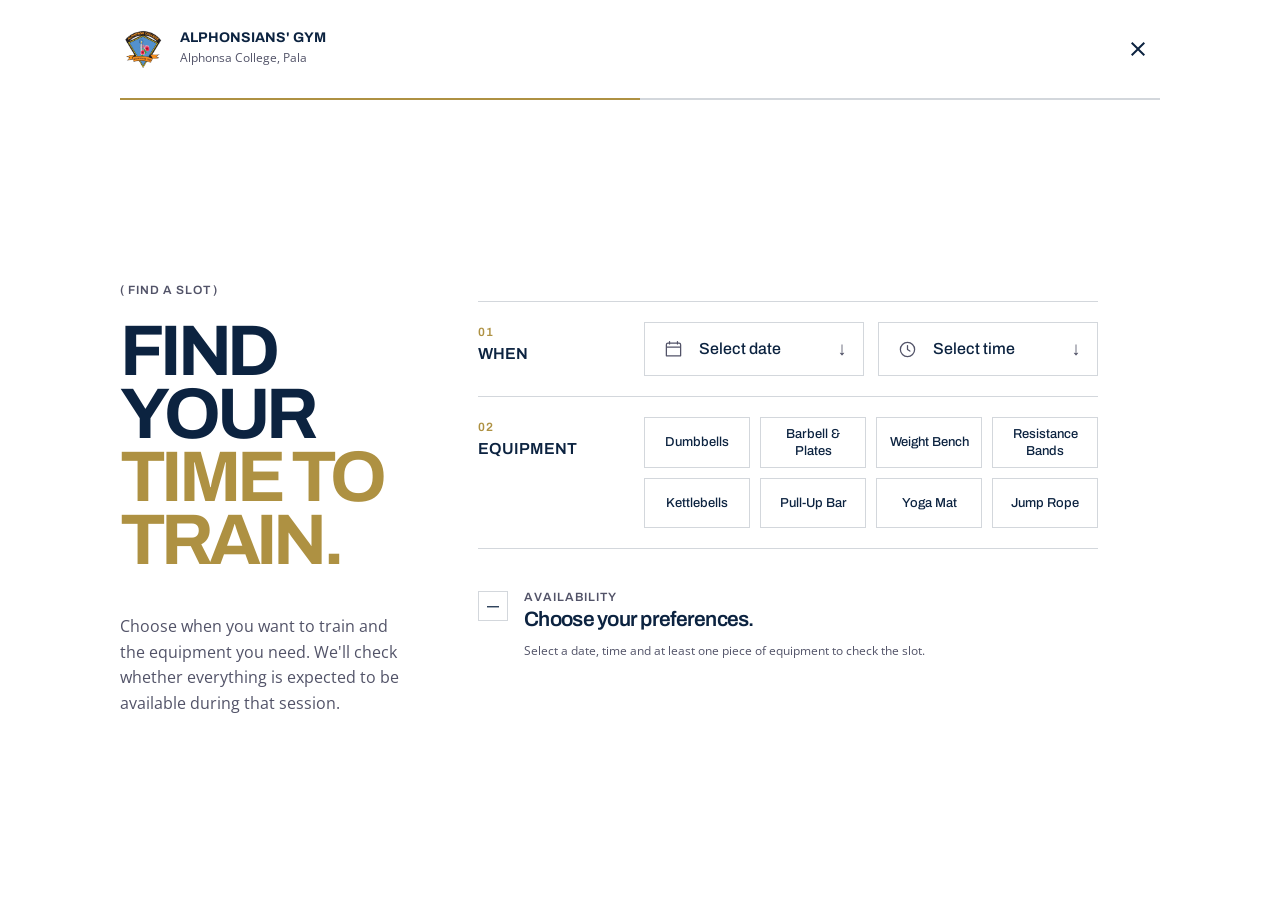
==== commit c9fa20b7: "Optimize website images" ====
--- a/booking.html
+++ b/booking.html
@@ -87,7 +87,7 @@
             >
 
                 <img
-                    src="./img/alphonsa-logo.png"
+                    src="./img/alphonsa-logo.webp"
                     alt=""
                 >
 
--- a/style.css
+++ b/style.css
@@ -951,7 +951,7 @@
         0;
 
     background-image:
-        url("./img/Website Hero.png");
+        url("./img/Website\ Hero.webp");
 
     background-position: center;
     background-repeat: no-repeat;
